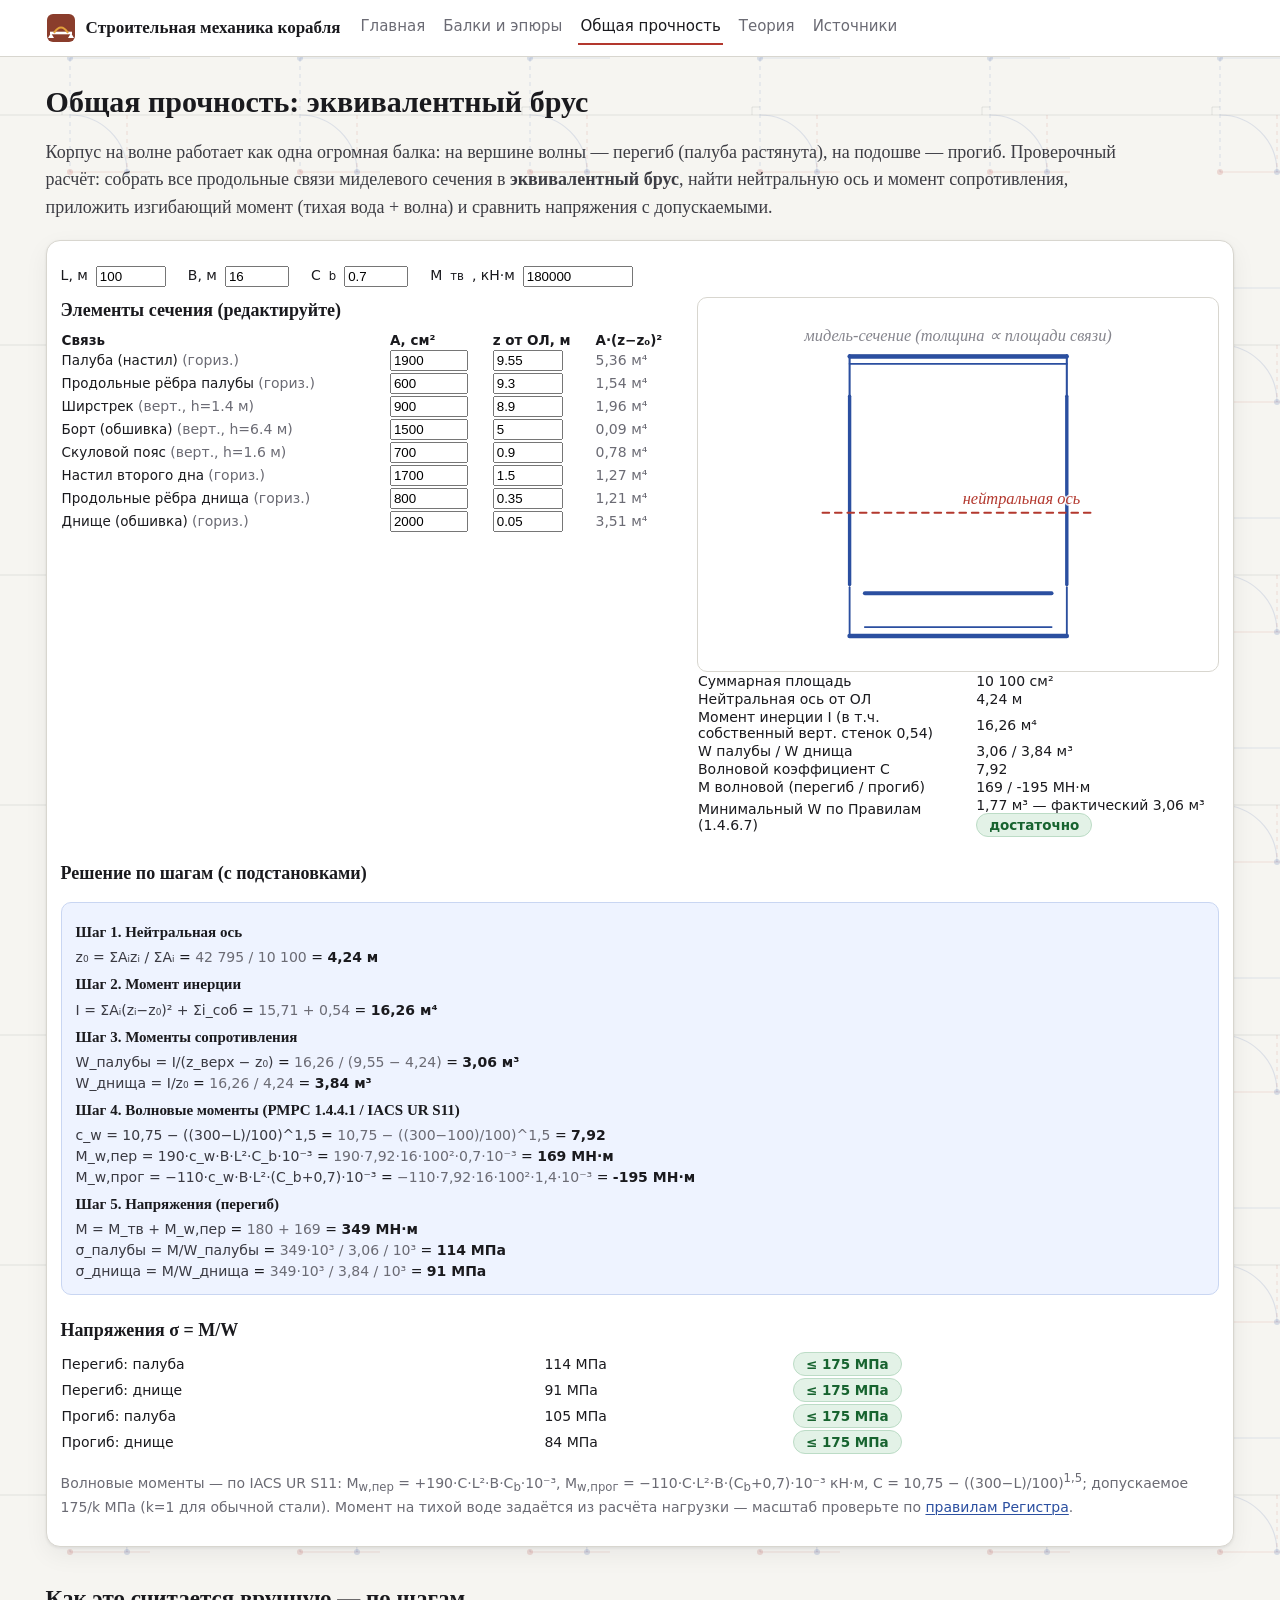
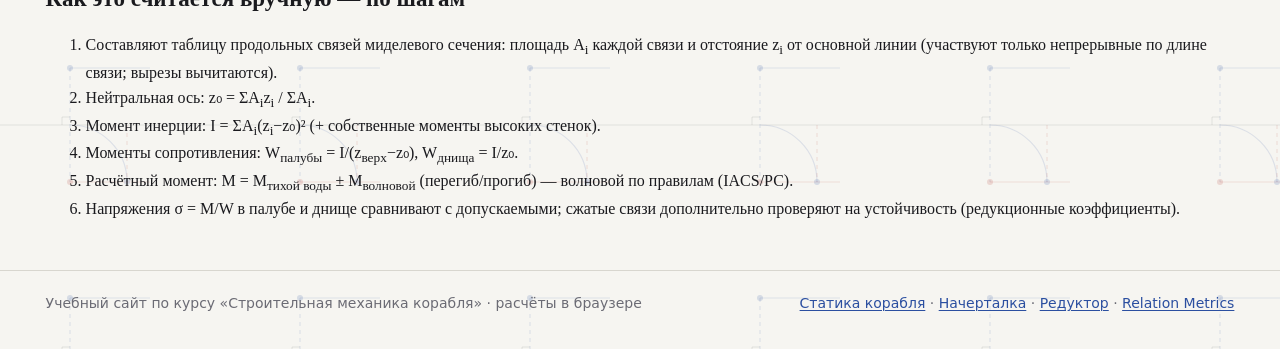
==== site/brus.html @ a8557a9b "Строительная механика корабля: курс из 6 глав со схемами, шаги с подстановками, честное сечение брус" ====
<!doctype html>
<html lang="ru">
<head>
<meta charset="utf-8">
<meta name="viewport" content="width=device-width, initial-scale=1">
<title>Общая прочность: эквивалентный брус и волновые моменты IACS</title>
<meta name="description" content="Проверочный расчёт общей продольной прочности корпуса: нейтральная ось и момент инерции сечения по элементам, волновой изгибающий момент по IACS UR S11, напряжения палубы и днища.">
<link rel="stylesheet" href="assets/style.css">
</head>
<body>
<main class="wrap">
  <h1>Общая прочность: эквивалентный брус</h1>
  <p class="lead">Корпус на волне работает как одна огромная балка: на вершине
  волны — перегиб (палуба растянута), на подошве — прогиб. Проверочный расчёт:
  собрать все продольные связи миделевого сечения в <b>эквивалентный брус</b>,
  найти нейтральную ось и момент сопротивления, приложить изгибающий момент
  (тихая вода + волна) и сравнить напряжения с допускаемыми.</p>

  <div class="panel">
    <div class="controls">
      <label>L, м <input type="number" id="in-L" value="100" min="60" max="300" style="width:70px"></label>
      <label>B, м <input type="number" id="in-Bb" value="16" min="10" max="40" style="width:64px"></label>
      <label>C<sub>b</sub> <input type="number" id="in-Cb" value="0.7" min="0.55" max="0.85" step="0.01" style="width:64px"></label>
      <label>M<sub>тв</sub>, кН·м <input type="number" id="in-Msw" value="180000" step="10000" style="width:110px"></label>
    </div>
    <div class="boards">
      <div style="flex:1 1 480px">
        <h3 style="margin-top:0">Элементы сечения (редактируйте)</h3>
        <table style="width:100%;border-collapse:collapse;font:13.5px system-ui">
          <thead><tr style="text-align:left"><th>Связь</th><th>A, см²</th><th>z от ОЛ, м</th><th>A·(z−z₀)²</th></tr></thead>
          <tbody id="els-rows"></tbody>
        </table>
      </div>
      <div style="flex:1 1 380px">
        <div id="b-section"></div>
        <table style="width:100%;border-collapse:collapse;font:14px system-ui">
          <tbody id="brus-out"></tbody>
        </table>
      </div>
    </div>
    <h3>Решение по шагам (с подстановками)</h3>
    <div id="brus-steps" class="note tip"></div>
    <h3>Напряжения σ = M/W</h3>
    <table style="width:100%;border-collapse:collapse;font:14px system-ui">
      <tbody id="brus-sigma"></tbody>
    </table>
    <p class="small">Волновые моменты — по IACS UR S11: M<sub>w,пер</sub> =
    +190·C·L²·B·C<sub>b</sub>·10⁻³, M<sub>w,прог</sub> = −110·C·L²·B·(C<sub>b</sub>+0,7)·10⁻³ кН·м,
    C = 10,75 − ((300−L)/100)<sup>1,5</sup>; допускаемое 175/k МПа (k=1 для
    обычной стали). Момент на тихой воде задаётся из расчёта нагрузки —
    масштаб проверьте по <a href="sources">правилам Регистра</a>.</p>
  </div>

  <h2>Как это считается вручную — по шагам</h2>
  <ol>
    <li>Составляют таблицу продольных связей миделевого сечения: площадь
    A<sub>i</sub> каждой связи и отстояние z<sub>i</sub> от основной линии
    (участвуют только непрерывные по длине связи; вырезы вычитаются).</li>
    <li>Нейтральная ось: z₀ = ΣA<sub>i</sub>z<sub>i</sub> / ΣA<sub>i</sub>.</li>
    <li>Момент инерции: I = ΣA<sub>i</sub>(z<sub>i</sub>−z₀)² (+ собственные
    моменты высоких стенок).</li>
    <li>Моменты сопротивления: W<sub>палубы</sub> = I/(z<sub>верх</sub>−z₀),
    W<sub>днища</sub> = I/z₀.</li>
    <li>Расчётный момент: M = M<sub>тихой воды</sub> ± M<sub>волновой</sub>
    (перегиб/прогиб) — волновой по правилам (IACS/РС).</li>
    <li>Напряжения σ = M/W в палубе и днище сравнивают с допускаемыми;
    сжатые связи дополнительно проверяют на устойчивость (редукционные
    коэффициенты).</li>
  </ol>
</main>
<script src="assets/site.js" data-root="./" data-page="brus"></script>
<script src="assets/geo.js"></script>
<script src="assets/brus.js"></script>
</body>
</html>
---- site/assets/style.css ----
/* Начертательная геометрия — стиль сайта */
:root {
  --bg: #f6f5f1;
  --paper: #ffffff;
  --ink: #1a1a1e;
  --muted: #6b6b74;
  --line: #d8d6cf;
  --accent: #b3382e;      /* красный построений */
  --accent2: #2b4fa0;     /* синий второго тела */
  --green: #1d7a3e;
  --chip: #eceae3;
  --link: #2b4fa0;
  --shadow: 0 1px 3px rgba(20,20,30,.08), 0 8px 24px rgba(20,20,30,.06);
}
* { box-sizing: border-box; }
html { scroll-behavior: smooth; }
body {
  margin: 0; background-color: var(--bg); background-image: url("data:image/svg+xml,%3Csvg xmlns='http://www.w3.org/2000/svg' width='230' height='230' viewBox='0 0 230 230'%3E%3Cg stroke='%231a1a1e' stroke-width='1' opacity='0.10'%3E%3Cline x1='0' y1='115' x2='230' y2='115'/%3E%3C/g%3E%3Cg fill='none' stroke='%232b4fa0' stroke-width='1.2' opacity='0.13'%3E%3Cline x1='70' y1='58' x2='70' y2='172' stroke-dasharray='4 4'/%3E%3Cpath d='M70 115 A 57 57 0 0 1 127 172'/%3E%3Cline x1='70' y1='58' x2='150' y2='58'/%3E%3C/g%3E%3Cg fill='none' stroke='%23b3382e' stroke-width='1.2' opacity='0.13'%3E%3Cline x1='70' y1='172' x2='150' y2='172'/%3E%3Cline x1='127' y1='115' x2='127' y2='172' stroke-dasharray='4 4'/%3E%3C/g%3E%3Cg fill='none' stroke='%231a1a1e' stroke-width='1' opacity='0.10'%3E%3Cpath d='M62 115 L62 107 L70 107'/%3E%3C/g%3E%3Cg opacity='0.16'%3E%3Ccircle cx='70' cy='58' r='3' fill='%232b4fa0'/%3E%3Ccircle cx='70' cy='172' r='3' fill='%23b3382e'/%3E%3Ccircle cx='127' cy='172' r='3' fill='%232b4fa0'/%3E%3C/g%3E%3C/svg%3E"); color: var(--ink);
  font: 16px/1.55 Georgia, 'Times New Roman', serif;
}
a { color: var(--link); text-decoration-thickness: 1px; text-underline-offset: 2px; }
a:hover { color: var(--accent); }
code { font-family: ui-monospace, Consolas, monospace; font-size: .92em; background: var(--chip); padding: 1px 5px; border-radius: 4px; }

.wrap { max-width: min(1600px, 96vw); margin: 0 auto; padding: 0 20px; }

/* шапка */
header.site {
  background: var(--paper); border-bottom: 1px solid var(--line);
  position: sticky; top: 0; z-index: 30;
}
header.site .wrap { display: flex; align-items: center; gap: 18px; min-height: 56px; flex-wrap: wrap; }
.logo { display: flex; align-items: center; gap: 10px; font-weight: 700; text-decoration: none; color: var(--ink); font-size: 17px; }
.logo svg { display: block; }
nav.top { display: flex; gap: 4px 14px; flex-wrap: wrap; font-size: 15px; font-family: system-ui, sans-serif; }
nav.top a { text-decoration: none; color: var(--muted); padding: 4px 2px; border-bottom: 2px solid transparent; }
nav.top a.on, nav.top a:hover { color: var(--ink); border-bottom-color: var(--accent); }
.nav-drop { position: relative; display: inline-block; }
.nav-drop .drop {
  display: none; position: absolute; left: -10px; top: 100%; z-index: 40;
  background: var(--paper); border: 1px solid var(--line); border-radius: 10px;
  box-shadow: var(--shadow); padding: 6px 0; min-width: 210px;
}
.nav-drop:hover .drop, .nav-drop:focus-within .drop { display: block; }
.nav-drop .drop a {
  display: block; padding: 7px 16px; border-bottom: none; white-space: nowrap;
}
.nav-drop .drop a:hover, .nav-drop .drop a.on { background: #eef3ff; color: var(--ink); }

h1 { font-size: 30px; line-height: 1.25; margin: 26px 0 6px; }
h2 { font-size: 23px; margin: 34px 0 8px; }
h3 { font-size: 18px; margin: 22px 0 6px; }
.lead { font-size: 18px; color: #3d3d44; max-width: 60em; }
.small, .muted { color: var(--muted); font-size: 14px; font-family: system-ui, sans-serif; }
.note {
  background: #fbf7ea; border: 1px solid #e7dcb8; border-radius: 10px;
  padding: 10px 14px; margin: 14px 0; font-size: 15px;
}
.tip { background: #eef3ff; border-color: #c9d6f2; }
.warn { background: #fdeeee; border-color: #eec6c2; }

/* карточки */
.cards { display: grid; grid-template-columns: repeat(auto-fill, minmax(250px, 1fr)); gap: 16px; margin: 18px 0; }
.card {
  background: var(--paper); border: 1px solid var(--line); border-radius: 14px;
  padding: 16px 18px; box-shadow: var(--shadow); display: flex; flex-direction: column; gap: 6px;
}
.card h3 { margin: 0; }
.card p { margin: 0; font-size: 14.5px; color: #46464e; }
.card .go { margin-top: auto; padding-top: 8px; font-family: system-ui, sans-serif; font-size: 14px; }
.card.demo { border-left: 4px solid var(--accent); }

/* панель с доской */
.panel {
  background: var(--paper); border: 1px solid var(--line); border-radius: 14px;
  box-shadow: var(--shadow); padding: 14px; margin: 18px 0;
}
.panel .caption { font-size: 14px; color: var(--muted); font-family: system-ui, sans-serif; margin-top: 6px; }
.boards { display: flex; gap: 14px; flex-wrap: wrap; align-items: flex-start; }
.boards > div { flex: 1 1 340px; min-width: 0; }

/* SVG-доска */
svg.geo-board {
  width: 100%; height: auto; display: block;
  background: #fff; border: 1px solid var(--line); border-radius: 10px;
  touch-action: none; user-select: none;
}
/* служебные слои не перехватывают мышь (подписи/размеры/анимация поверх ручек) */
.layer-aux, .layer-link, .layer-labels, .layer-accent, .layer-anim { pointer-events: none; }
.ln { stroke: #16161a; stroke-width: 1.6; fill: none; stroke-linecap: round; stroke-linejoin: round; }
.ln-thin { stroke: #16161a; stroke-width: 1; fill: none; }
.ln-axis { stroke: #101014; stroke-width: 2.8; fill: none; }
.ln-link { stroke: #b9b9c0; stroke-width: .9; fill: none; }
.ln-dash { stroke-dasharray: 6 5; }
.ln-dim { stroke: #16161a; stroke-width: 1; fill: none; marker-start: url(#arrS); marker-end: url(#arrE); }
.red  { stroke: var(--accent); }
.blue { stroke: var(--accent2); }
.green{ stroke: var(--green); }
.gray { stroke: #9a9aa2; }
.fill-soft { fill: rgba(43,79,160,.06); }
.fill-red  { fill: rgba(179,56,46,.08); }
.fill-green{ fill: rgba(29,122,62,.10); }
.pt { fill: #16161a; stroke: none; }
.pt.red { fill: var(--accent); } .pt.blue { fill: var(--accent2); } .pt.green { fill: var(--green); }
.pt.open { fill: #fff; stroke: #16161a; stroke-width: 1.4; }
.lbl { font: italic 14.5px Georgia, serif; fill: #16161a; paint-order: stroke; stroke: #ffffffcc; stroke-width: 3px; }
.lbl.red { fill: var(--accent); } .lbl.blue { fill: var(--accent2); } .lbl.green { fill: var(--green); }
.lbl.gray { fill: #85858d; }
.lbl-axis { font: italic 14px Georgia, serif; fill: #101014; }
.lbl-dim { font: 700 13px system-ui, sans-serif; fill: #101014; }

/* ручки перетаскивания */
.handle { cursor: grab; }
.handle.drag { cursor: grabbing; }
.handle-halo { fill: rgba(43,79,160,.10); stroke: rgba(43,79,160,.35); stroke-width: 1; stroke-dasharray: 2 2; }
.handle-core { fill: var(--accent2); stroke: #fff; stroke-width: 1.4; }
.handle.red .handle-core { fill: var(--accent); }
.handle.red .handle-halo { fill: rgba(179,56,46,.10); stroke: rgba(179,56,46,.4); }
.handle.green .handle-core { fill: var(--green); }
.handle:hover .handle-halo { fill: rgba(43,79,160,.2); }
.handle.red:hover .handle-halo { fill: rgba(179,56,46,.2); }

/* плеер шагов */
.stepper { margin: 10px 0; font-family: system-ui, sans-serif; }
.stepper-bar { display: flex; align-items: center; gap: 8px; flex-wrap: wrap; }
.btn {
  border: 1px solid var(--line); background: var(--paper); border-radius: 8px;
  padding: 6px 12px; font: 14px system-ui, sans-serif; cursor: pointer; color: var(--ink);
}
.btn:hover { border-color: var(--accent2); color: var(--accent2); }
.btn.primary { background: var(--accent2); border-color: var(--accent2); color: #fff; }
.btn.primary:hover { filter: brightness(1.1); color: #fff; }
.st-dots { display: flex; gap: 4px; flex-wrap: wrap; }
.st-dot {
  width: 28px; height: 28px; border-radius: 50%; border: 1px solid var(--line);
  background: var(--paper); font: 12px system-ui, sans-serif; cursor: pointer; color: var(--muted);
}
.st-dot.done { background: var(--chip); }
.st-dot.on { background: var(--accent2); border-color: var(--accent2); color: #fff; }
.st-body { margin-top: 8px; background: #f4f6fb; border: 1px solid #dfe5f2; border-radius: 10px; padding: 10px 14px; }
.st-title { font-weight: 600; font-size: 15px; }
.st-num { color: var(--accent2); }
.st-text { font: 14.5px/1.5 system-ui, sans-serif; color: #3a3a42; margin-top: 3px; }
.st-text a { color: var(--link); }

/* контролы */
.controls { display: flex; gap: 14px 22px; flex-wrap: wrap; align-items: center; margin: 10px 0; font-family: system-ui, sans-serif; font-size: 14px; }
.controls label { display: flex; align-items: center; gap: 8px; }
.controls input[type=range] { width: 150px; accent-color: var(--accent2); }
.badge {
  display: inline-block; border-radius: 999px; padding: 3px 12px; font: 600 13.5px system-ui, sans-serif;
}
.badge.ok { background: #e3f2e7; color: #17632f; border: 1px solid #bcdcc6; }
.badge.bad { background: #fbe7e5; color: #9c2b22; border: 1px solid #eec6c2; }
.readout { font: 600 14px ui-monospace, monospace; background: var(--chip); border-radius: 6px; padding: 2px 8px; }

/* теоретические врезки и ссылки на теорию */
.theory-link {
  display: inline-block; background: #eef3ff; border: 1px solid #c9d6f2; border-radius: 999px;
  padding: 2px 12px; font: 13.5px system-ui, sans-serif; text-decoration: none; margin: 2px 2px;
}
.theory-link::before { content: '§ '; color: var(--accent2); font-weight: 700; }

/* история / галерея */
.timeline { border-left: 3px solid var(--line); margin: 16px 0 16px 8px; padding-left: 22px; }
.timeline .ev { margin: 14px 0; position: relative; }
.timeline .ev::before {
  content: ''; position: absolute; left: -29px; top: 6px; width: 11px; height: 11px;
  border-radius: 50%; background: var(--accent); border: 2px solid var(--bg);
}
.timeline .when { font: 700 14px system-ui, sans-serif; color: var(--accent); }
.gallery { display: grid; grid-template-columns: repeat(auto-fill, minmax(260px, 1fr)); gap: 12px; margin: 14px 0; }
.gallery figure { margin: 0; background: var(--paper); border: 1px solid var(--line); border-radius: 10px; padding: 8px; }
.gallery img { width: 100%; height: auto; border-radius: 6px; display: block; }
.gallery figcaption { font: 13px system-ui, sans-serif; color: var(--muted); padding: 6px 4px 2px; }

/* библиография */
ol.bib { padding-left: 24px; }
ol.bib li { margin: 10px 0; }
ol.bib .bib-url { font: 13px system-ui, sans-serif; }

/* подвал */
footer.site { border-top: 1px solid var(--line); margin-top: 48px; padding: 22px 0 34px; color: var(--muted); font-size: 14px; font-family: system-ui, sans-serif; }
footer.site .wrap { display: flex; flex-wrap: wrap; gap: 10px 30px; justify-content: space-between; }

@media (max-width: 720px) {
  h1 { font-size: 24px; }
  .boards > div { flex-basis: 100%; }
}
.dim { opacity: .32; }
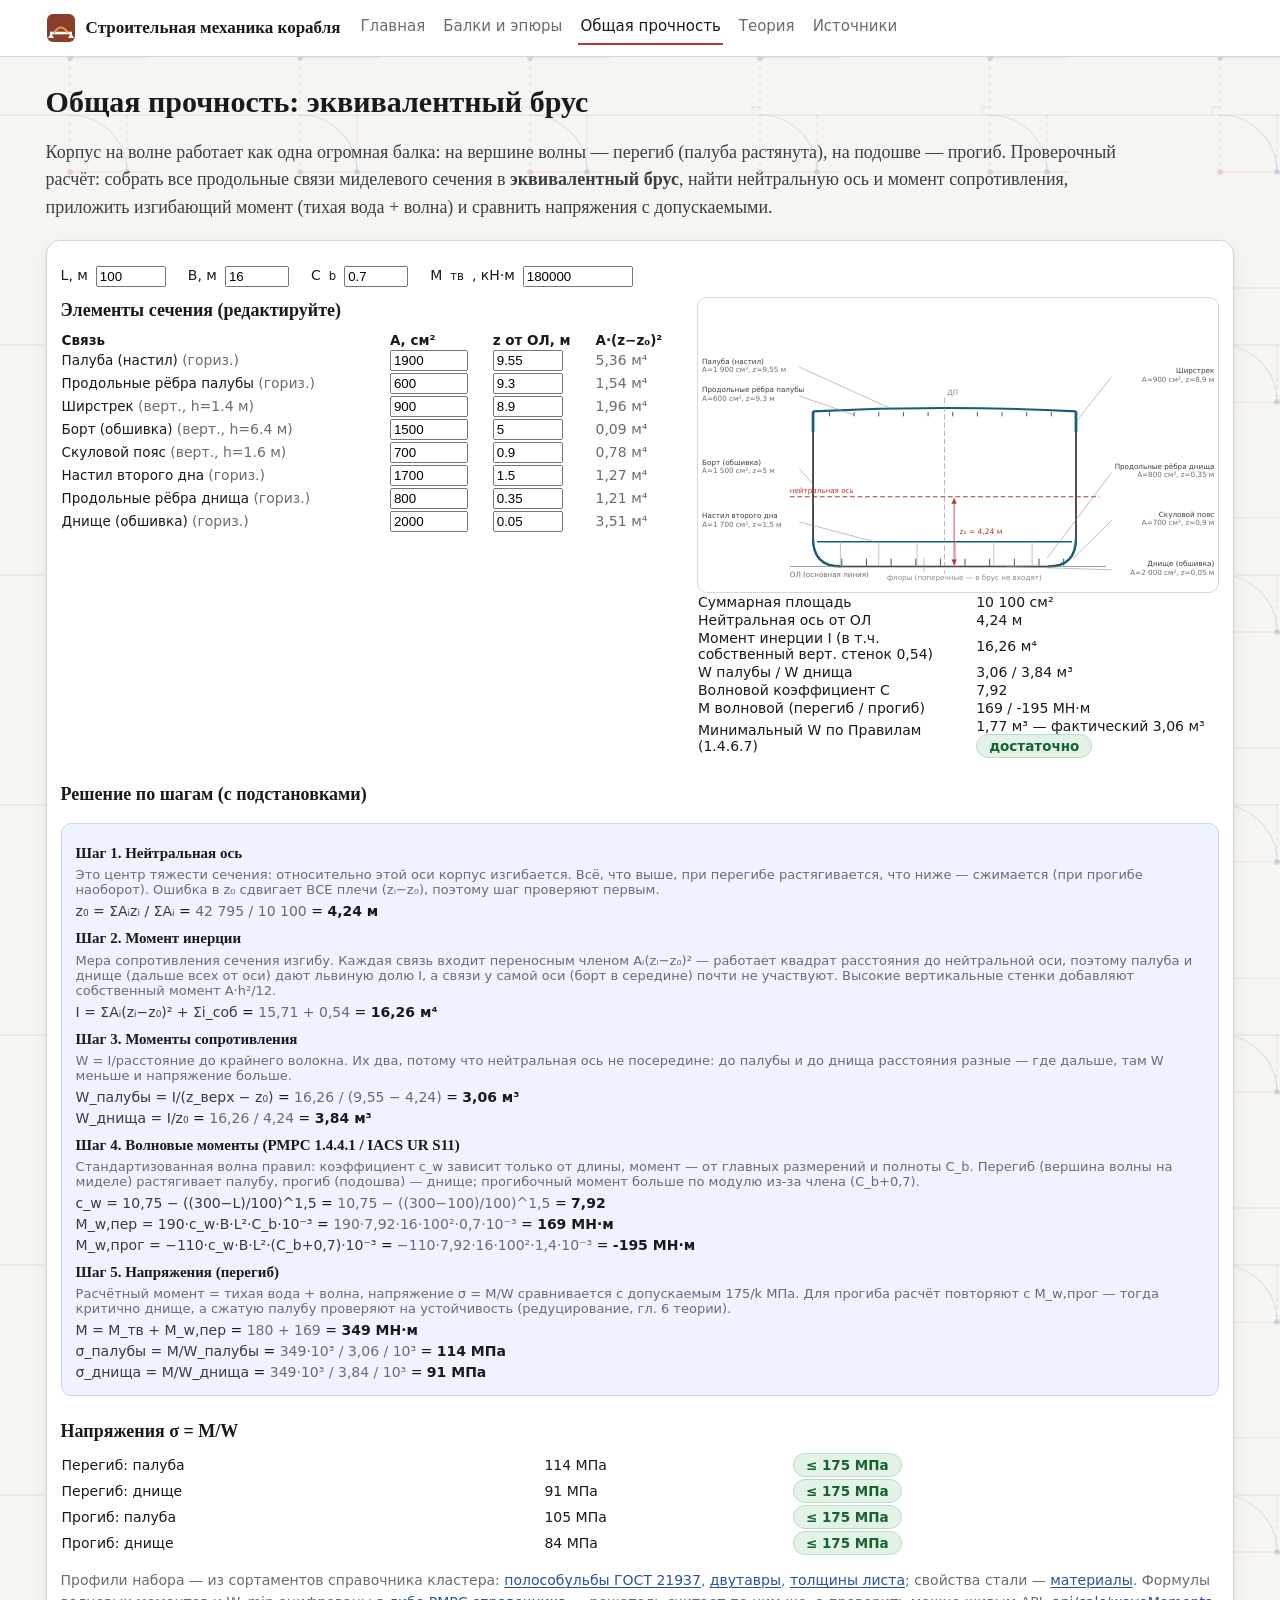
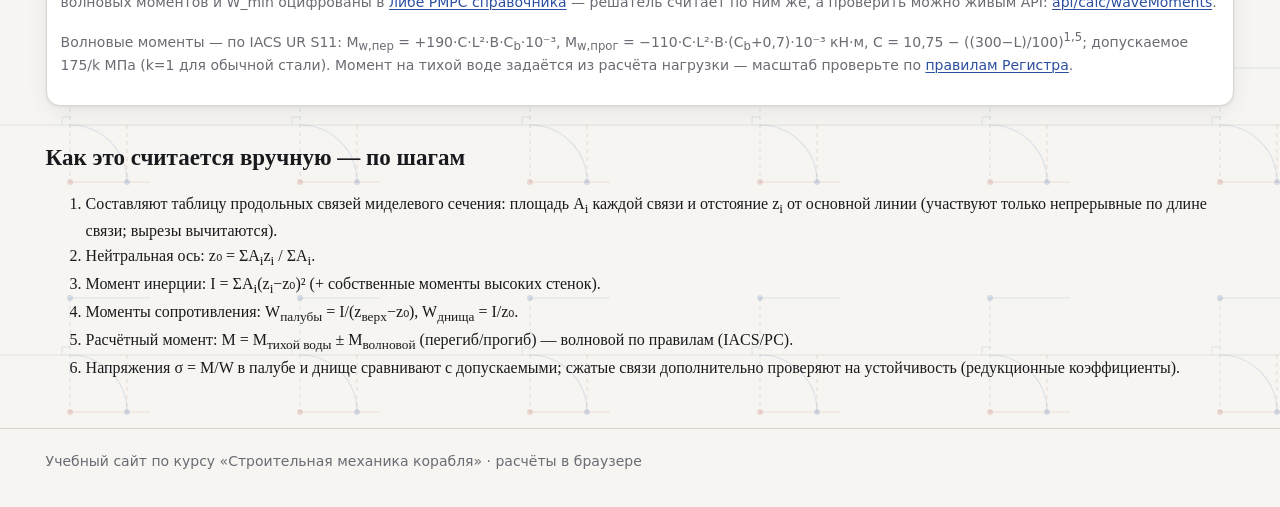
==== commit 902479f2: "Брус: ссылки на сортаменты и либу РМРС справочника кластера Co-Authored-By: Claude Fable 5 <noreply@" ====
--- a/site/brus.html
+++ b/site/brus.html
@@ -44,6 +44,15 @@
     <table style="width:100%;border-collapse:collapse;font:14px system-ui">
       <tbody id="brus-sigma"></tbody>
     </table>
+    <p class="small">Профили набора — из сортаментов справочника кластера:
+    <a href="https://shadeswd.duckdns.org/ref/gost-21937">полособульбы ГОСТ 21937</a>,
+    <a href="https://shadeswd.duckdns.org/ref/gost-8239">двутавры</a>,
+    <a href="https://shadeswd.duckdns.org/ref/gost-19903">толщины листа</a>;
+    свойства стали — <a href="https://shadeswd.duckdns.org/ref/materials">материалы</a>.
+    Формулы волновых моментов и W_min оцифрованы в
+    <a href="https://shadeswd.duckdns.org/ref/rmrs">либе РМРС справочника</a> —
+    решатель считает по ним же, а проверить можно живым API:
+    <a href="https://shadeswd.duckdns.org/ref/api/calc/waveMoments?L=100&B=16&Cb=0.7">api/calc/waveMoments</a>.</p>
     <p class="small">Волновые моменты — по IACS UR S11: M<sub>w,пер</sub> =
     +190·C·L²·B·C<sub>b</sub>·10⁻³, M<sub>w,прог</sub> = −110·C·L²·B·(C<sub>b</sub>+0,7)·10⁻³ кН·м,
     C = 10,75 − ((300−L)/100)<sup>1,5</sup>; допускаемое 175/k МПа (k=1 для
--- a/site/assets/style.css
+++ b/site/assets/style.css
@@ -188,3 +188,8 @@
   .boards > div { flex-basis: 100%; }
 }
 .dim { opacity: .32; }
+
+/* карточки-ссылки (оглавления) — без подчёркивания */
+a.card { text-decoration: none; color: inherit; }
+a.card:hover { border-color: var(--accent, #155e75); }
+a.card h3 { text-decoration: none; }
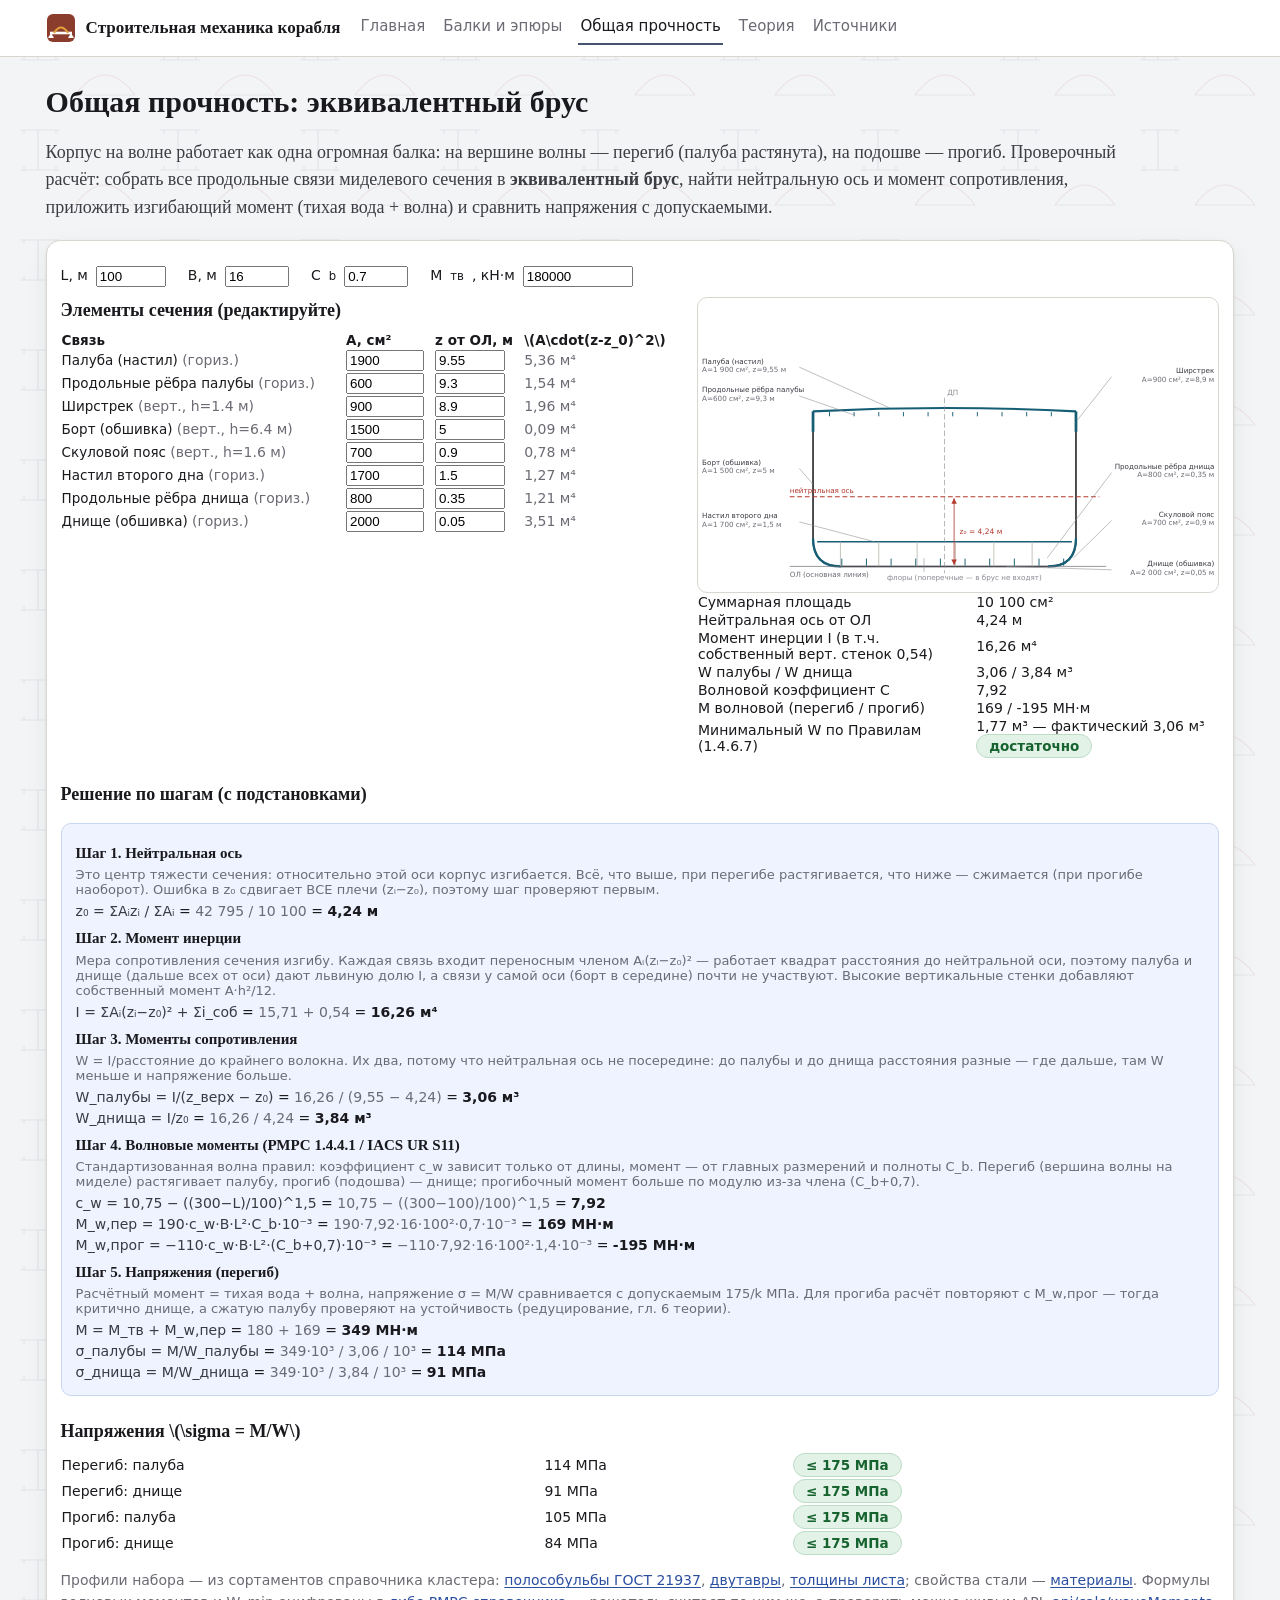
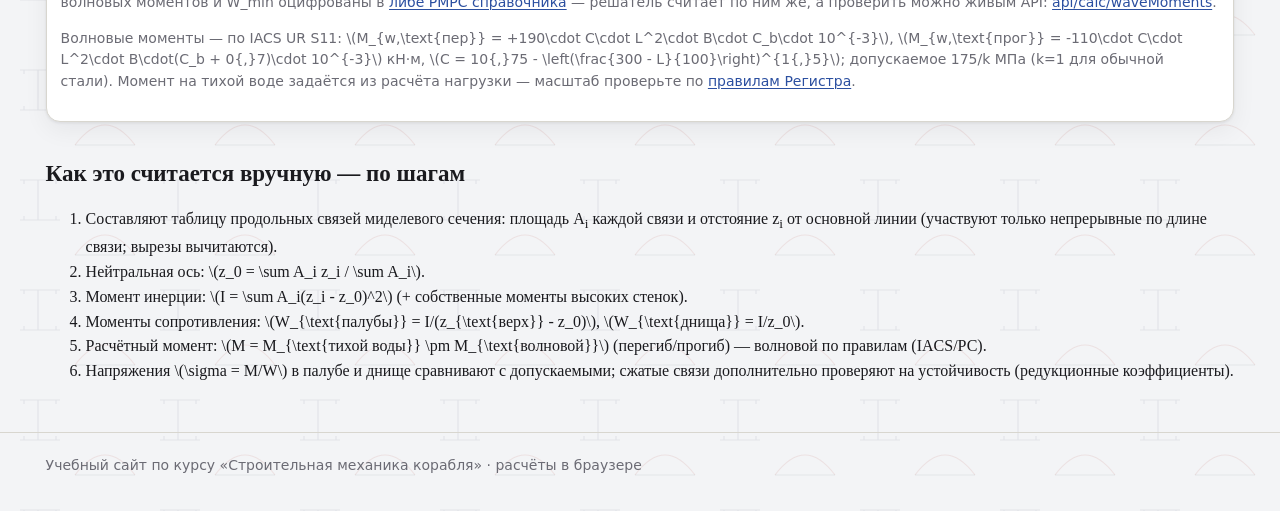
==== commit 620f1d4c: "Научный набор формул (KaTeX): дроби, индексы, греческие Статические формулы страниц переведены в LaT" ====
--- a/site/brus.html
+++ b/site/brus.html
@@ -27,7 +27,7 @@
       <div style="flex:1 1 480px">
         <h3 style="margin-top:0">Элементы сечения (редактируйте)</h3>
         <table style="width:100%;border-collapse:collapse;font:13.5px system-ui">
-          <thead><tr style="text-align:left"><th>Связь</th><th>A, см²</th><th>z от ОЛ, м</th><th>A·(z−z₀)²</th></tr></thead>
+          <thead><tr style="text-align:left"><th>Связь</th><th>A, см²</th><th>z от ОЛ, м</th><th>\(A\cdot(z-z_0)^2\)</th></tr></thead>
           <tbody id="els-rows"></tbody>
         </table>
       </div>
@@ -40,7 +40,7 @@
     </div>
     <h3>Решение по шагам (с подстановками)</h3>
     <div id="brus-steps" class="note tip"></div>
-    <h3>Напряжения σ = M/W</h3>
+    <h3>Напряжения \(\sigma = M/W\)</h3>
     <table style="width:100%;border-collapse:collapse;font:14px system-ui">
       <tbody id="brus-sigma"></tbody>
     </table>
@@ -53,9 +53,9 @@
     <a href="https://shadeswd.duckdns.org/ref/rmrs">либе РМРС справочника</a> —
     решатель считает по ним же, а проверить можно живым API:
     <a href="https://shadeswd.duckdns.org/ref/api/calc/waveMoments?L=100&B=16&Cb=0.7">api/calc/waveMoments</a>.</p>
-    <p class="small">Волновые моменты — по IACS UR S11: M<sub>w,пер</sub> =
-    +190·C·L²·B·C<sub>b</sub>·10⁻³, M<sub>w,прог</sub> = −110·C·L²·B·(C<sub>b</sub>+0,7)·10⁻³ кН·м,
-    C = 10,75 − ((300−L)/100)<sup>1,5</sup>; допускаемое 175/k МПа (k=1 для
+    <p class="small">Волновые моменты — по IACS UR S11: \(M_{w,\text{пер}} =
+    +190\cdot C\cdot L^2\cdot B\cdot C_b\cdot 10^{-3}\), \(M_{w,\text{прог}} = -110\cdot C\cdot L^2\cdot B\cdot(C_b + 0{,}7)\cdot 10^{-3}\) кН·м,
+    \(C = 10{,}75 - \left(\frac{300 - L}{100}\right)^{1{,}5}\); допускаемое 175/k МПа (k=1 для
     обычной стали). Момент на тихой воде задаётся из расчёта нагрузки —
     масштаб проверьте по <a href="sources">правилам Регистра</a>.</p>
   </div>
@@ -65,14 +65,14 @@
     <li>Составляют таблицу продольных связей миделевого сечения: площадь
     A<sub>i</sub> каждой связи и отстояние z<sub>i</sub> от основной линии
     (участвуют только непрерывные по длине связи; вырезы вычитаются).</li>
-    <li>Нейтральная ось: z₀ = ΣA<sub>i</sub>z<sub>i</sub> / ΣA<sub>i</sub>.</li>
-    <li>Момент инерции: I = ΣA<sub>i</sub>(z<sub>i</sub>−z₀)² (+ собственные
+    <li>Нейтральная ось: \(z_0 = \sum A_i z_i / \sum A_i\).</li>
+    <li>Момент инерции: \(I = \sum A_i(z_i - z_0)^2\) (+ собственные
     моменты высоких стенок).</li>
-    <li>Моменты сопротивления: W<sub>палубы</sub> = I/(z<sub>верх</sub>−z₀),
-    W<sub>днища</sub> = I/z₀.</li>
-    <li>Расчётный момент: M = M<sub>тихой воды</sub> ± M<sub>волновой</sub>
+    <li>Моменты сопротивления: \(W_{\text{палубы}} = I/(z_{\text{верх}} - z_0)\),
+    \(W_{\text{днища}} = I/z_0\).</li>
+    <li>Расчётный момент: \(M = M_{\text{тихой воды}} \pm M_{\text{волновой}}\)
     (перегиб/прогиб) — волновой по правилам (IACS/РС).</li>
-    <li>Напряжения σ = M/W в палубе и днище сравнивают с допускаемыми;
+    <li>Напряжения \(\sigma = M/W\) в палубе и днище сравнивают с допускаемыми;
     сжатые связи дополнительно проверяют на устойчивость (редукционные
     коэффициенты).</li>
   </ol>
--- a/site/assets/style.css
+++ b/site/assets/style.css
@@ -1,11 +1,11 @@
 /* Начертательная геометрия — стиль сайта */
 :root {
-  --bg: #f6f5f1;
+  --bg: #f3f4f6;
   --paper: #ffffff;
   --ink: #1a1a1e;
   --muted: #6b6b74;
   --line: #d8d6cf;
-  --accent: #b3382e;      /* красный построений */
+  --accent: #44546e;
   --accent2: #2b4fa0;     /* синий второго тела */
   --green: #1d7a3e;
   --chip: #eceae3;
@@ -15,7 +15,7 @@
 * { box-sizing: border-box; }
 html { scroll-behavior: smooth; }
 body {
-  margin: 0; background-color: var(--bg); background-image: url("data:image/svg+xml,%3Csvg xmlns='http://www.w3.org/2000/svg' width='230' height='230' viewBox='0 0 230 230'%3E%3Cg stroke='%231a1a1e' stroke-width='1' opacity='0.10'%3E%3Cline x1='0' y1='115' x2='230' y2='115'/%3E%3C/g%3E%3Cg fill='none' stroke='%232b4fa0' stroke-width='1.2' opacity='0.13'%3E%3Cline x1='70' y1='58' x2='70' y2='172' stroke-dasharray='4 4'/%3E%3Cpath d='M70 115 A 57 57 0 0 1 127 172'/%3E%3Cline x1='70' y1='58' x2='150' y2='58'/%3E%3C/g%3E%3Cg fill='none' stroke='%23b3382e' stroke-width='1.2' opacity='0.13'%3E%3Cline x1='70' y1='172' x2='150' y2='172'/%3E%3Cline x1='127' y1='115' x2='127' y2='172' stroke-dasharray='4 4'/%3E%3C/g%3E%3Cg fill='none' stroke='%231a1a1e' stroke-width='1' opacity='0.10'%3E%3Cpath d='M62 115 L62 107 L70 107'/%3E%3C/g%3E%3Cg opacity='0.16'%3E%3Ccircle cx='70' cy='58' r='3' fill='%232b4fa0'/%3E%3Ccircle cx='70' cy='172' r='3' fill='%23b3382e'/%3E%3Ccircle cx='127' cy='172' r='3' fill='%232b4fa0'/%3E%3C/g%3E%3C/svg%3E"); color: var(--ink);
+  margin: 0; background-color: var(--bg); background-image: url("data:image/svg+xml,%3Csvg xmlns='http://www.w3.org/2000/svg' width='140' height='110' viewBox='0 0 140 110'%3E%3Cg fill='none' stroke='%2344546e' stroke-width='1.2' opacity='0.10'%3E%3Cpath d='M20 20 h40 M20 60 h40 M38 20 v40 M24 20 v4 M56 20 v4 M24 56 v4 M56 56 v4'/%3E%3C/g%3E%3Cpath d='M75 95 Q 105 55 135 95' fill='none' stroke='%23b3382e' stroke-width='1.2' opacity='0.10'/%3E%3Cline x1='75' y1='95' x2='135' y2='95' stroke='%2344546e' opacity='0.10'/%3E%3C/svg%3E"); color: var(--ink);
   font: 16px/1.55 Georgia, 'Times New Roman', serif;
 }
 a { color: var(--link); text-decoration-thickness: 1px; text-underline-offset: 2px; }
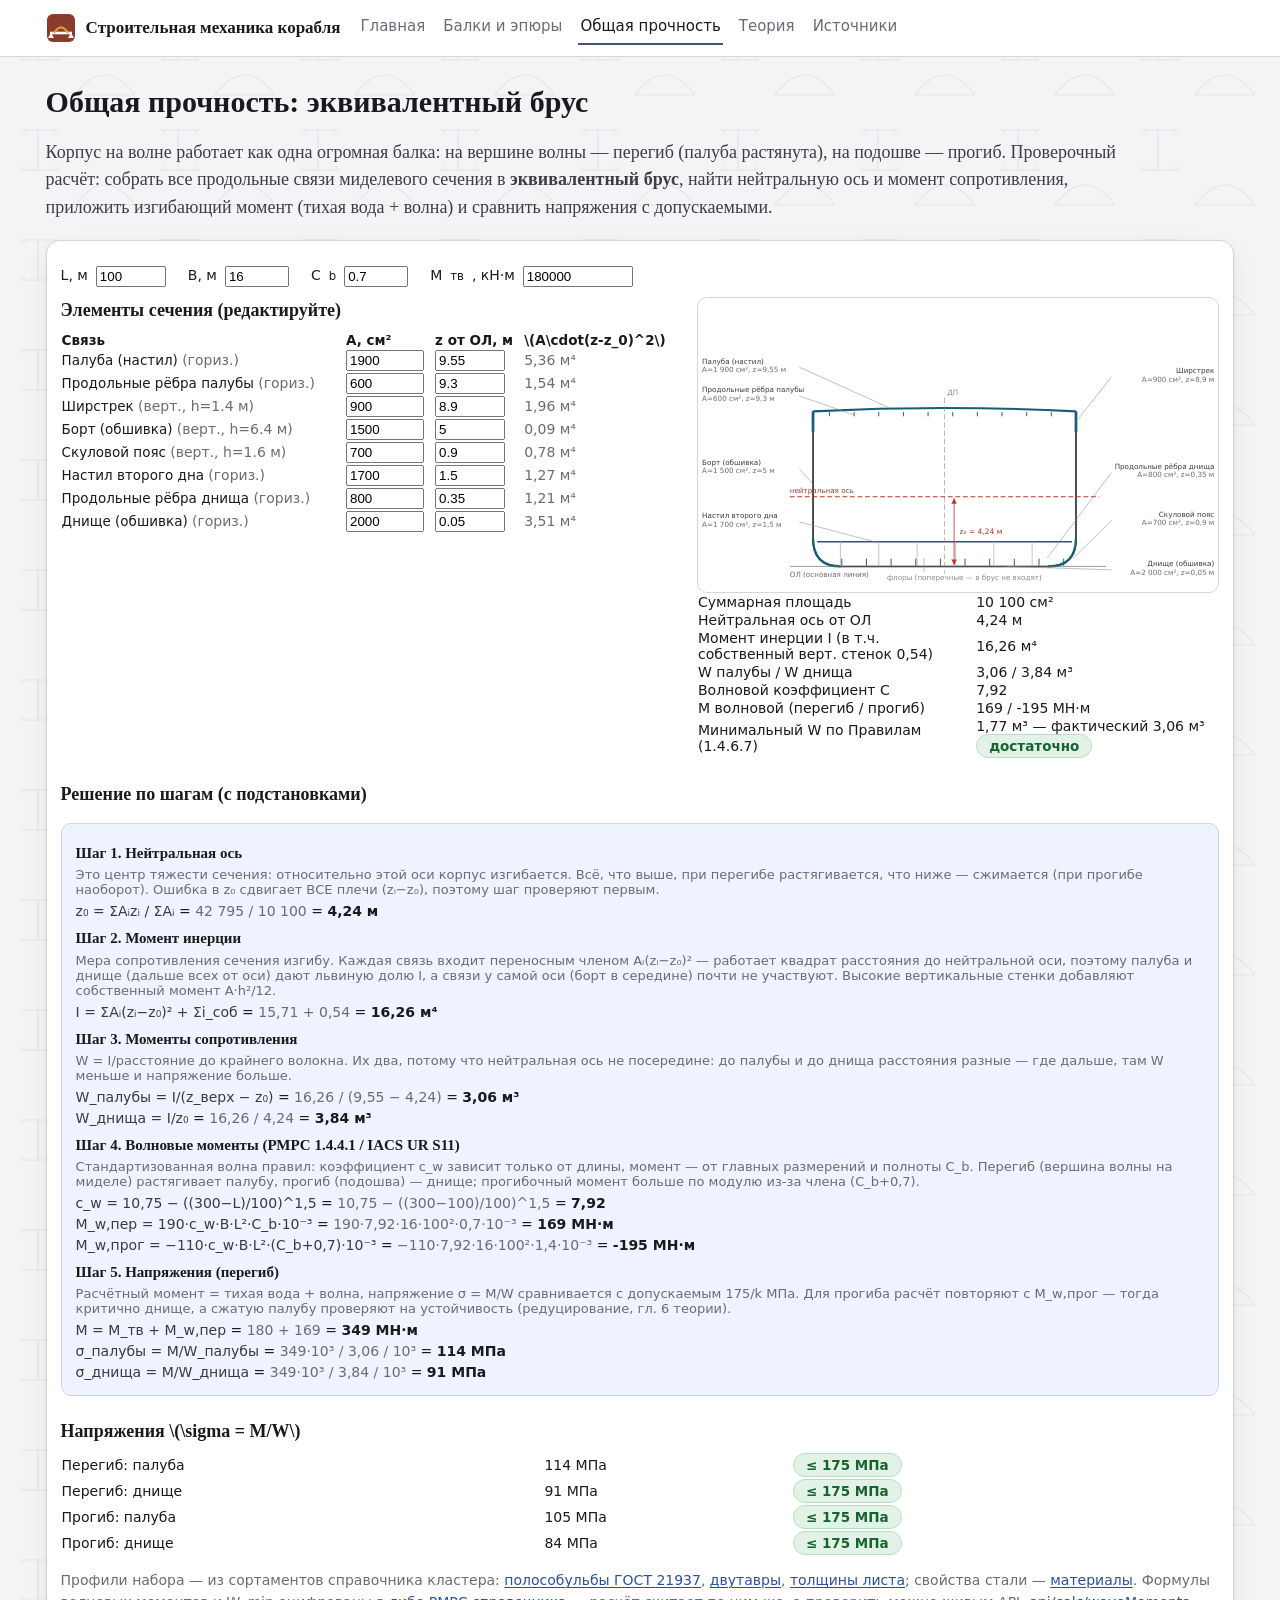
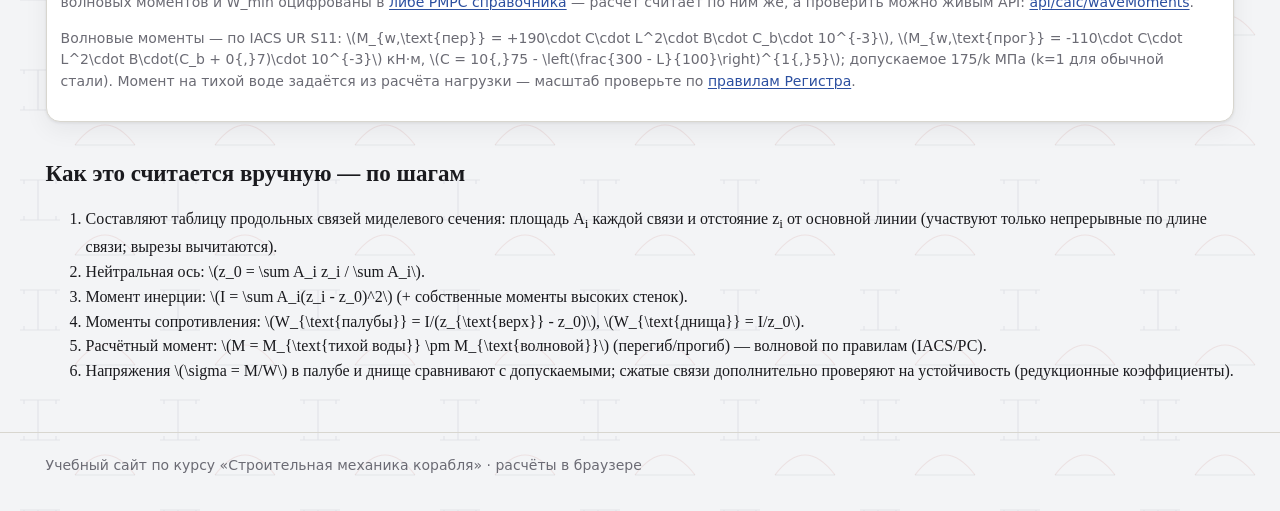
==== commit fedcf959: "Задачи названы по темам: без слова «решатель» Co-Authored-By: Claude Fable 5 <noreply@anthropic.com>" ====
--- a/site/brus.html
+++ b/site/brus.html
@@ -51,7 +51,7 @@
     свойства стали — <a href="https://shadeswd.duckdns.org/ref/materials">материалы</a>.
     Формулы волновых моментов и W_min оцифрованы в
     <a href="https://shadeswd.duckdns.org/ref/rmrs">либе РМРС справочника</a> —
-    решатель считает по ним же, а проверить можно живым API:
+    расчёт считает по ним же, а проверить можно живым API:
     <a href="https://shadeswd.duckdns.org/ref/api/calc/waveMoments?L=100&B=16&Cb=0.7">api/calc/waveMoments</a>.</p>
     <p class="small">Волновые моменты — по IACS UR S11: \(M_{w,\text{пер}} =
     +190\cdot C\cdot L^2\cdot B\cdot C_b\cdot 10^{-3}\), \(M_{w,\text{прог}} = -110\cdot C\cdot L^2\cdot B\cdot(C_b + 0{,}7)\cdot 10^{-3}\) кН·м,
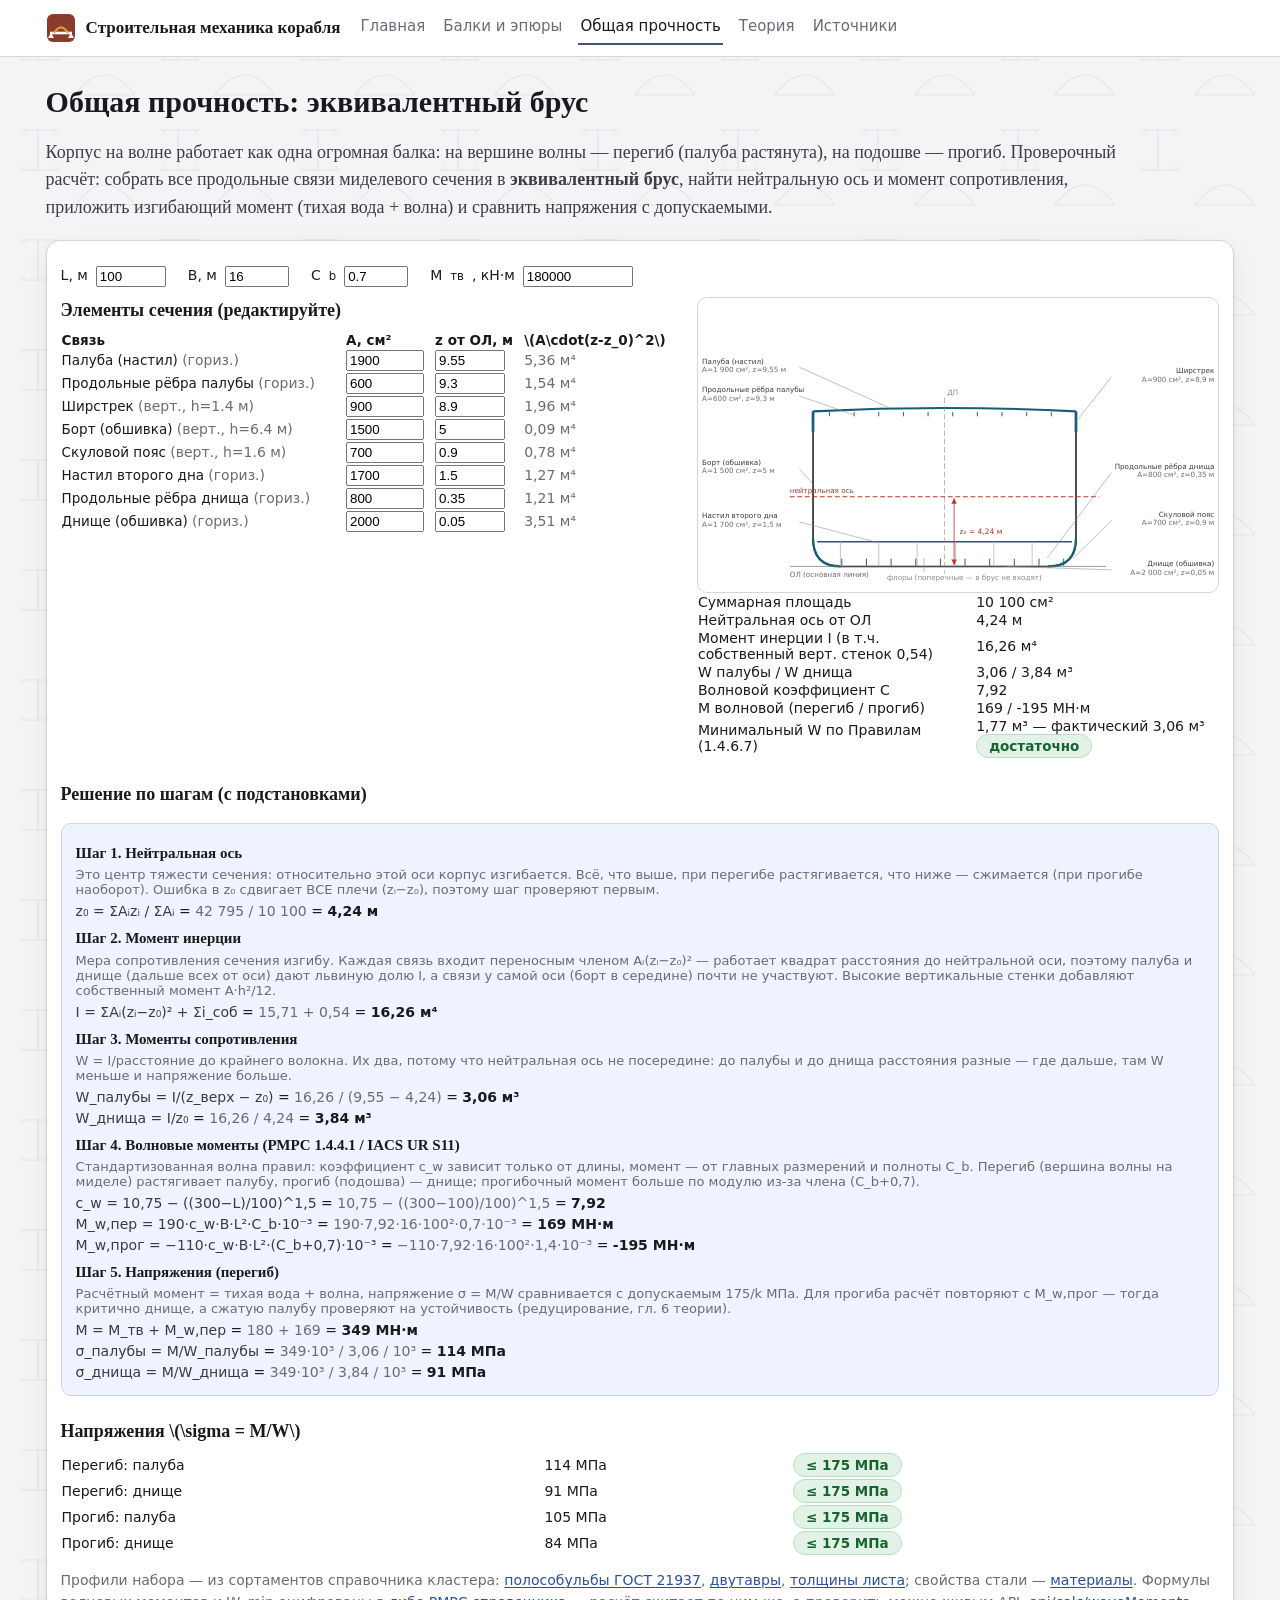
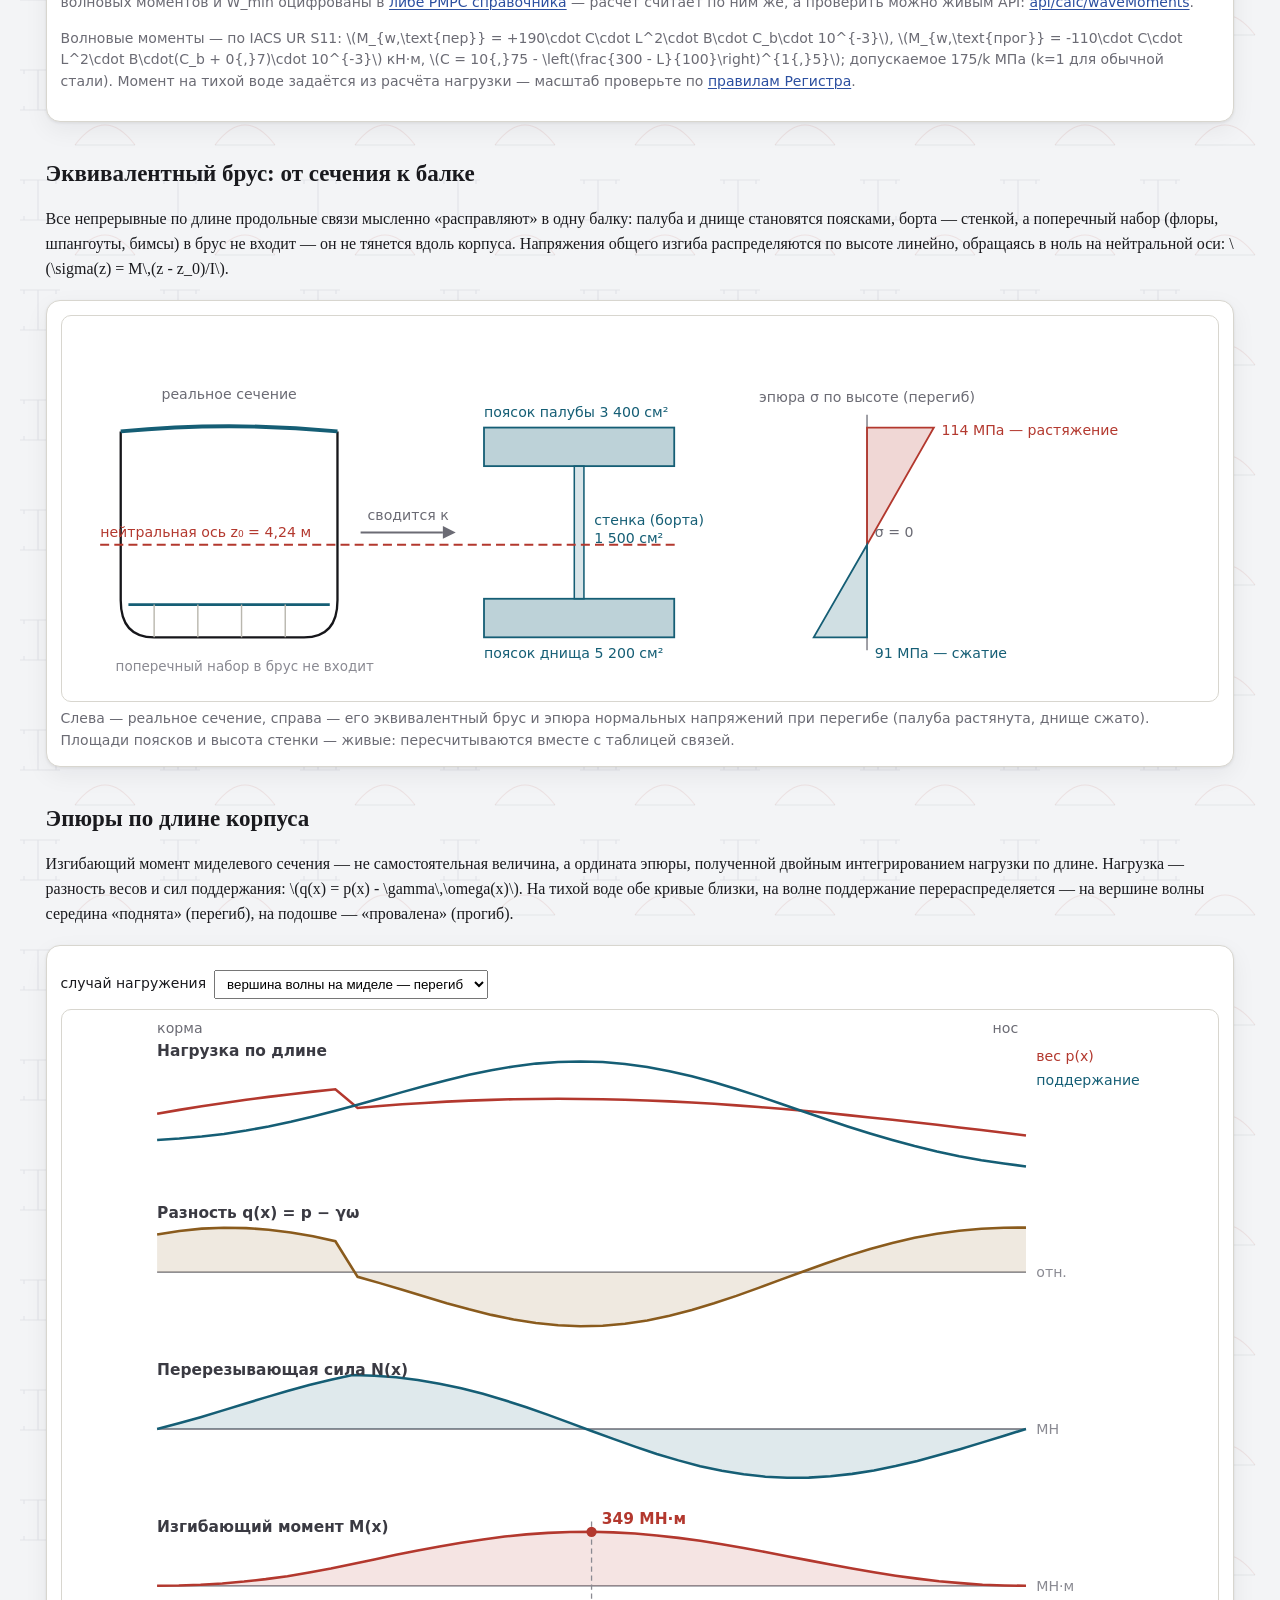
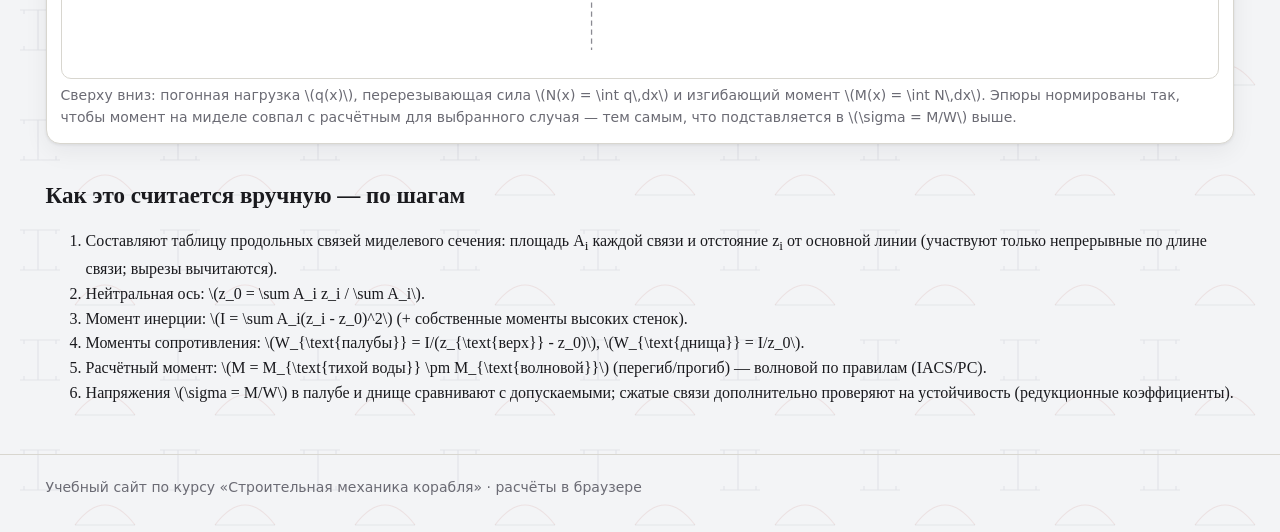
==== commit 306f6cac: "Эквивалентный брус: схема сведения сечения к балке и эпюры по длине корпуса Отдельная схема «реально" ====
--- a/site/brus.html
+++ b/site/brus.html
@@ -60,6 +60,43 @@
     масштаб проверьте по <a href="sources">правилам Регистра</a>.</p>
   </div>
 
+  <h2>Эквивалентный брус: от сечения к балке</h2>
+  <p>Все непрерывные по длине продольные связи мысленно «расправляют» в одну
+  балку: палуба и днище становятся поясками, борта — стенкой, а поперечный
+  набор (флоры, шпангоуты, бимсы) в брус не входит — он не тянется вдоль
+  корпуса. Напряжения общего изгиба распределяются по высоте линейно,
+  обращаясь в ноль на нейтральной оси: \(\sigma(z) = M\,(z - z_0)/I\).</p>
+  <div class="panel">
+    <div id="b-beam"></div>
+    <div class="caption">Слева — реальное сечение, справа — его эквивалентный
+    брус и эпюра нормальных напряжений при перегибе (палуба растянута, днище
+    сжато). Площади поясков и высота стенки — живые: пересчитываются вместе
+    с таблицей связей.</div>
+  </div>
+
+  <h2>Эпюры по длине корпуса</h2>
+  <p>Изгибающий момент миделевого сечения — не самостоятельная величина, а
+  ордината эпюры, полученной двойным интегрированием нагрузки по длине.
+  Нагрузка — разность весов и сил поддержания: \(q(x) = p(x) - \gamma\,\omega(x)\).
+  На тихой воде обе кривые близки, на волне поддержание перераспределяется —
+  на вершине волны середина «поднята» (перегиб), на подошве — «провалена»
+  (прогиб).</p>
+  <div class="panel">
+    <div class="controls">
+      <label>случай нагружения
+        <select id="in-case" style="padding:5px 8px">
+          <option value="hog" selected>вершина волны на миделе — перегиб</option>
+          <option value="sag">подошва волны на миделе — прогиб</option>
+          <option value="still">тихая вода</option>
+        </select></label>
+    </div>
+    <div id="b-length"></div>
+    <div class="caption">Сверху вниз: погонная нагрузка \(q(x)\), перерезывающая
+    сила \(N(x) = \int q\,dx\) и изгибающий момент \(M(x) = \int N\,dx\).
+    Эпюры нормированы так, чтобы момент на миделе совпал с расчётным для
+    выбранного случая — тем самым, что подставляется в \(\sigma = M/W\) выше.</div>
+  </div>
+
   <h2>Как это считается вручную — по шагам</h2>
   <ol>
     <li>Составляют таблицу продольных связей миделевого сечения: площадь
--- a/site/assets/style.css
+++ b/site/assets/style.css
@@ -193,3 +193,7 @@
 a.card { text-decoration: none; color: inherit; }
 a.card:hover { border-color: var(--accent, #155e75); }
 a.card h3 { text-decoration: none; }
+
+/* кнопки-ссылки (передача данных между разделами) */
+a.btn { text-decoration: none; display: inline-block; }
+a.btn.primary:hover { color: #fff; }
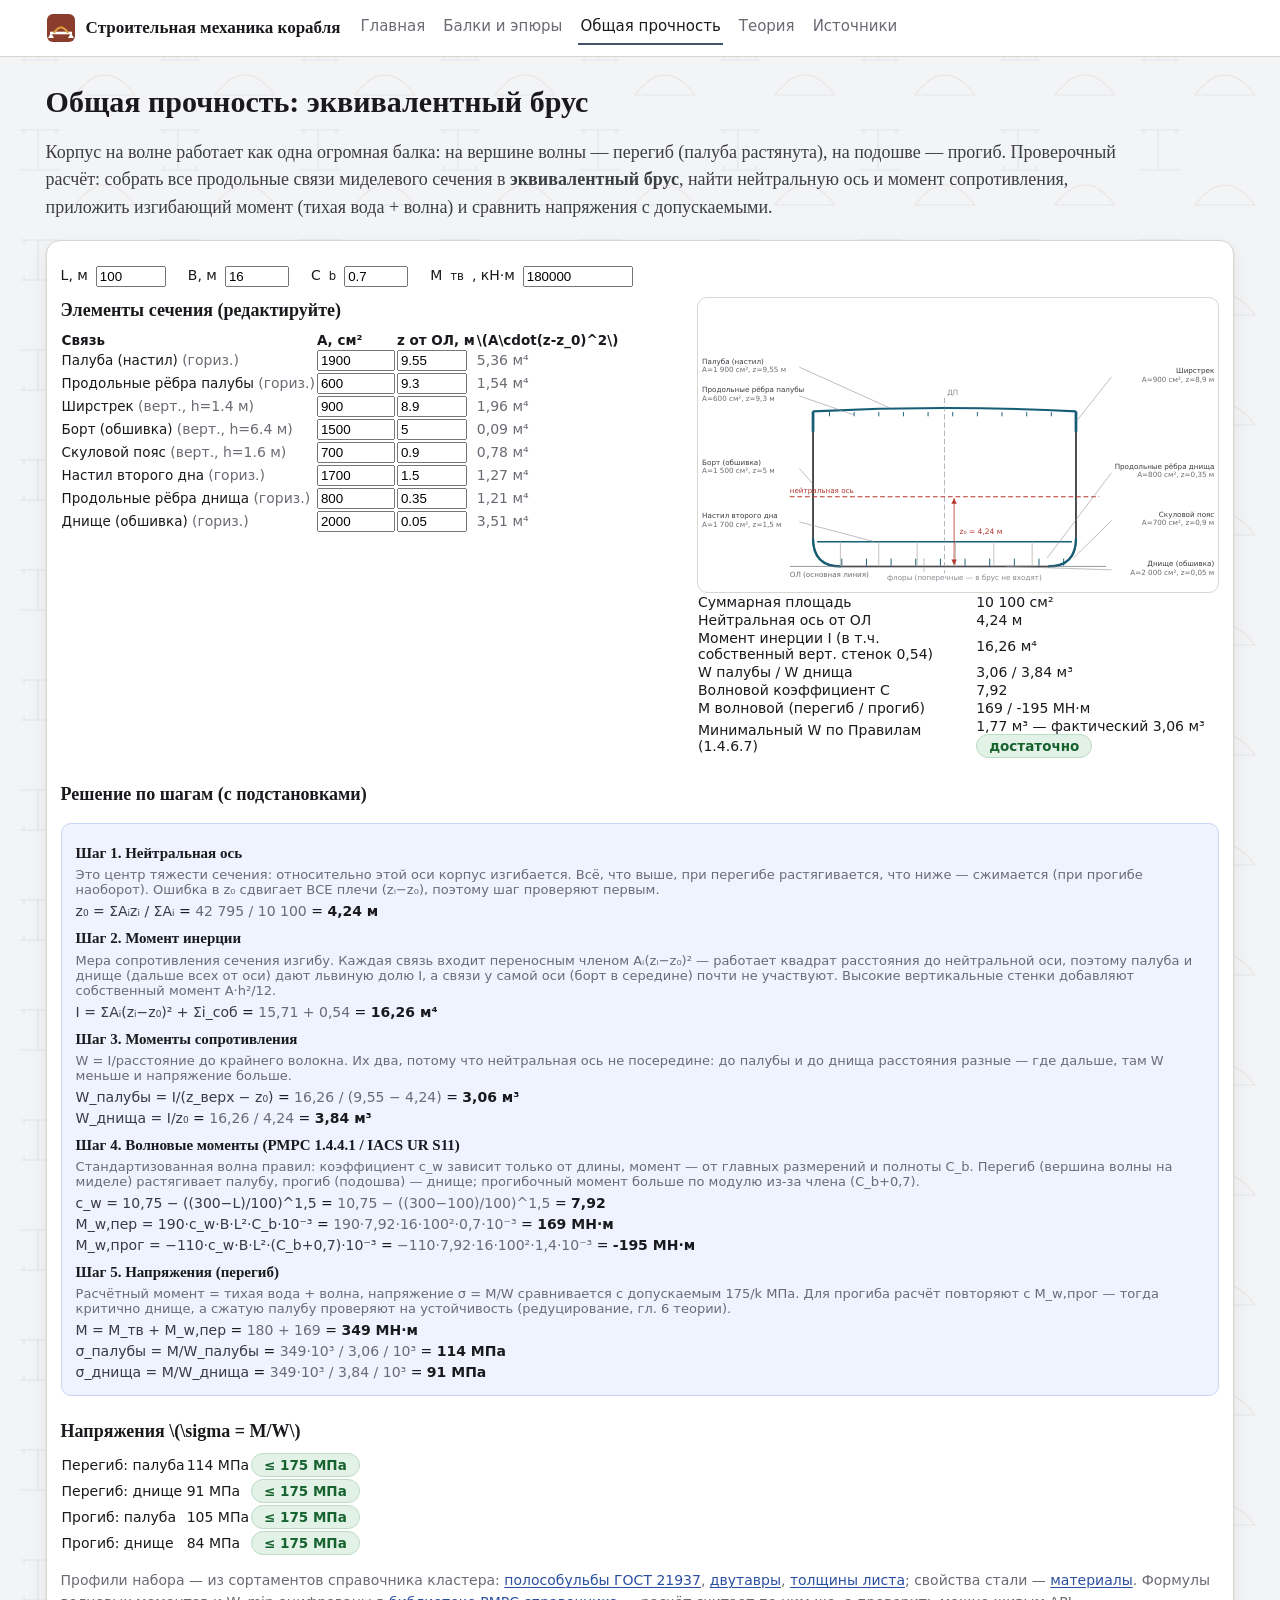
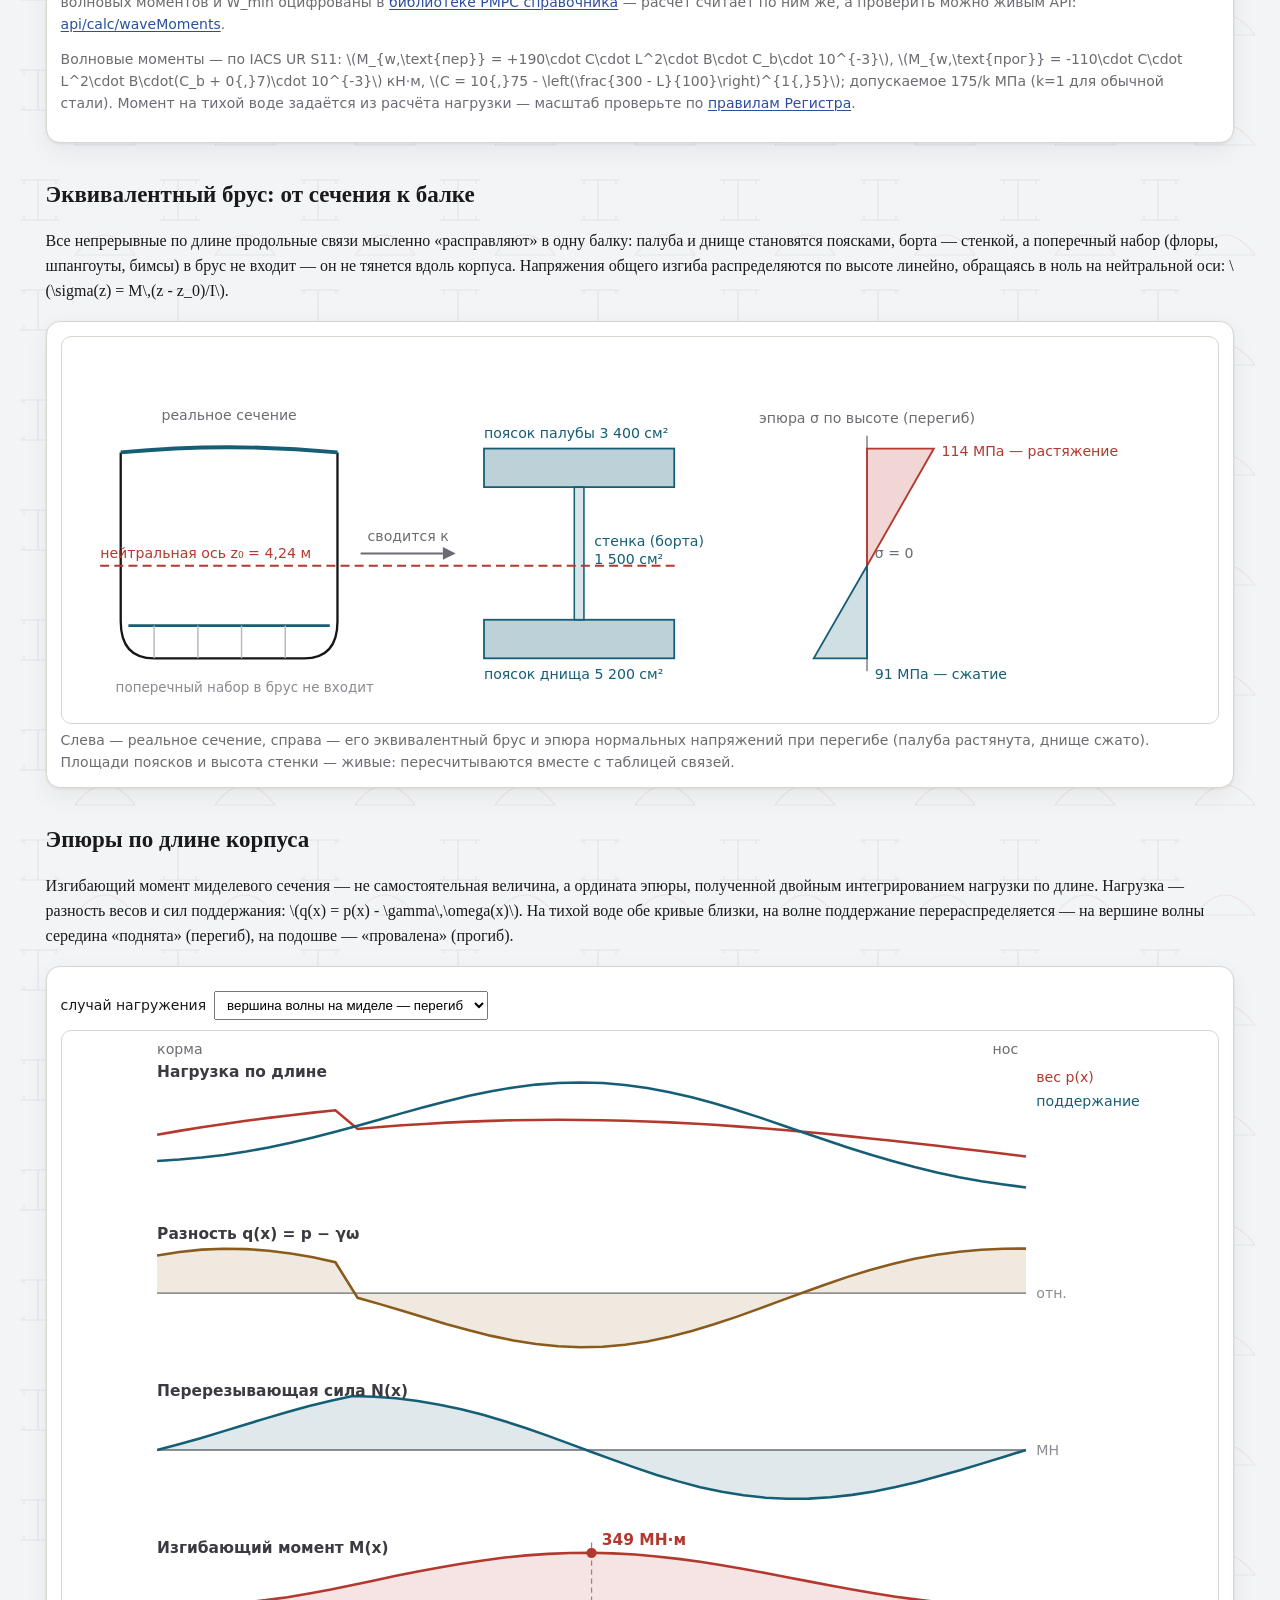
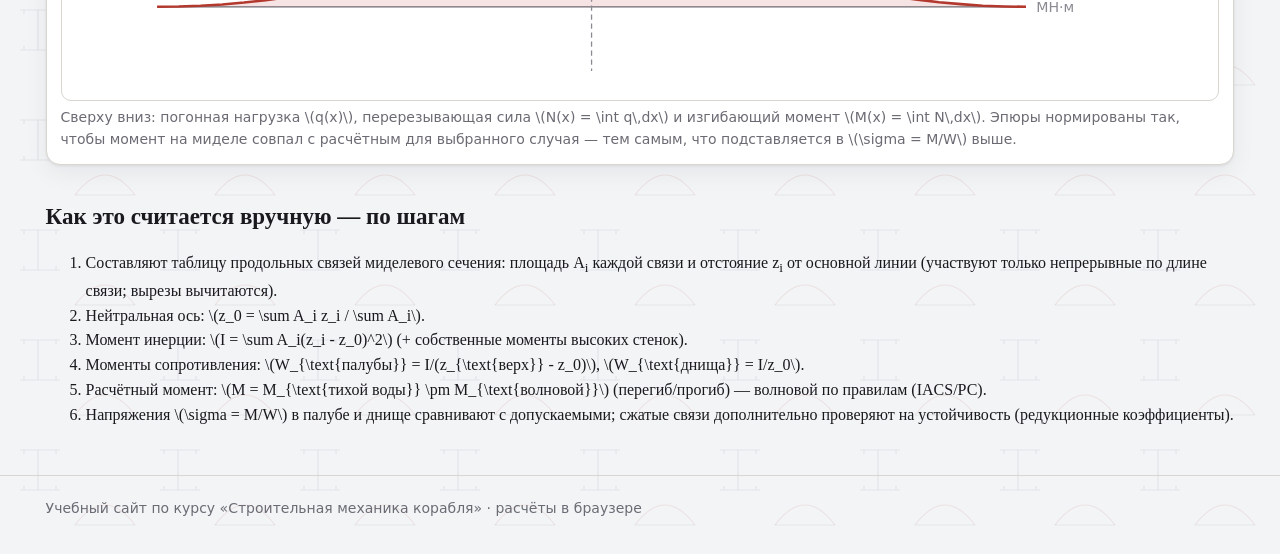
==== commit 4707df5a: "убраны отсылки к чужим студенческим работам, жаргон заменён на «библиотека»; мобильная вёрстка: табл" ====
--- a/site/brus.html
+++ b/site/brus.html
@@ -50,7 +50,7 @@
     <a href="https://shadeswd.duckdns.org/ref/gost-19903">толщины листа</a>;
     свойства стали — <a href="https://shadeswd.duckdns.org/ref/materials">материалы</a>.
     Формулы волновых моментов и W_min оцифрованы в
-    <a href="https://shadeswd.duckdns.org/ref/rmrs">либе РМРС справочника</a> —
+    <a href="https://shadeswd.duckdns.org/ref/rmrs">библиотеке РМРС справочника</a> —
     расчёт считает по ним же, а проверить можно живым API:
     <a href="https://shadeswd.duckdns.org/ref/api/calc/waveMoments?L=100&B=16&Cb=0.7">api/calc/waveMoments</a>.</p>
     <p class="small">Волновые моменты — по IACS UR S11: \(M_{w,\text{пер}} =
--- a/site/assets/style.css
+++ b/site/assets/style.css
@@ -197,3 +197,13 @@
 /* кнопки-ссылки (передача данных между разделами) */
 a.btn { text-decoration: none; display: inline-block; }
 a.btn.primary:hover { color: #fff; }
+
+/* мобильная защита от горизонтального переполнения */
+main table { display: block; max-width: 100%; overflow-x: auto; }
+.katex-display { overflow-x: auto; overflow-y: hidden; padding: 2px 0 6px; }
+.katex-mathml { position: absolute; clip: rect(1px,1px,1px,1px); width: 1px; height: 1px; overflow: hidden; }
+svg.geo-board { max-width: 100%; height: auto; }
+.controls label { max-width: 100%; flex-wrap: wrap; }
+.controls select, .controls input[type=number] { max-width: 100%; }
+main .readout, main .caption, main .small { overflow-wrap: anywhere; }
+main .note div, main .note span, main .steps div, main .out div { overflow-wrap: anywhere; }
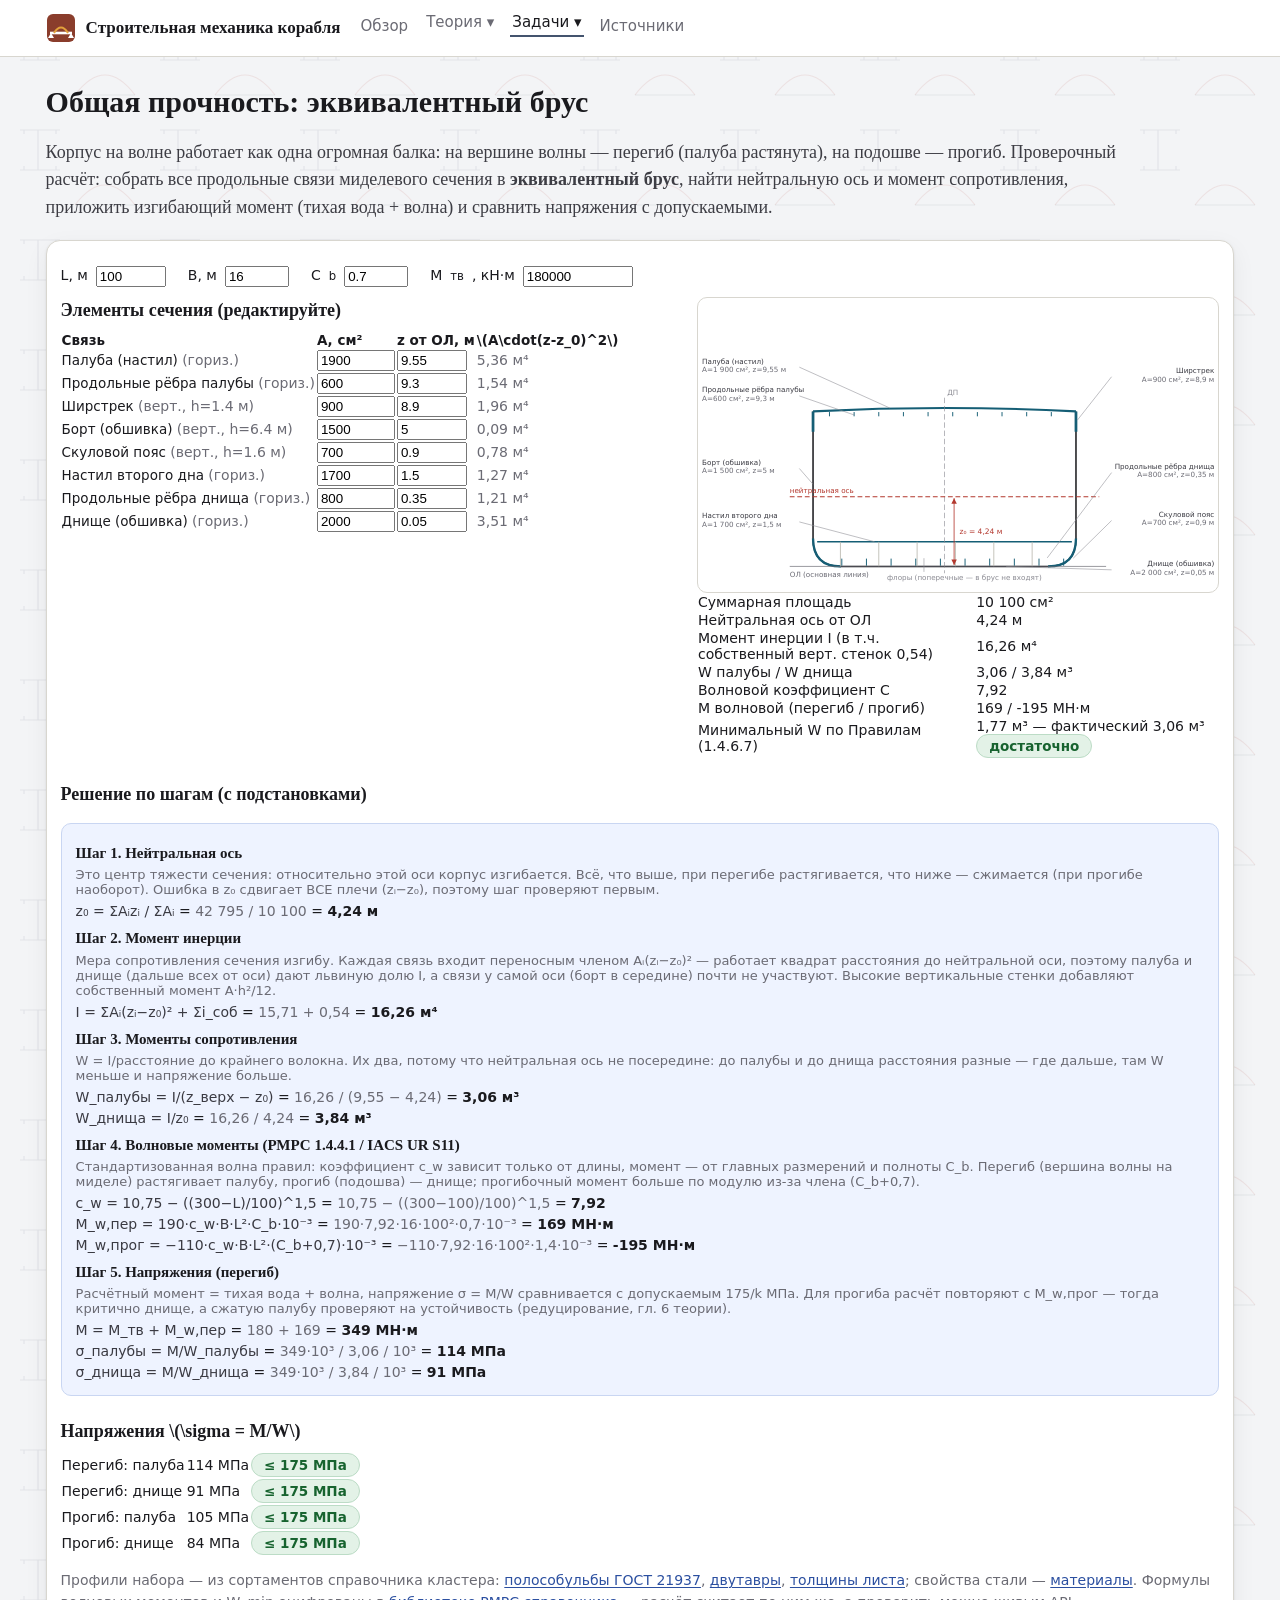
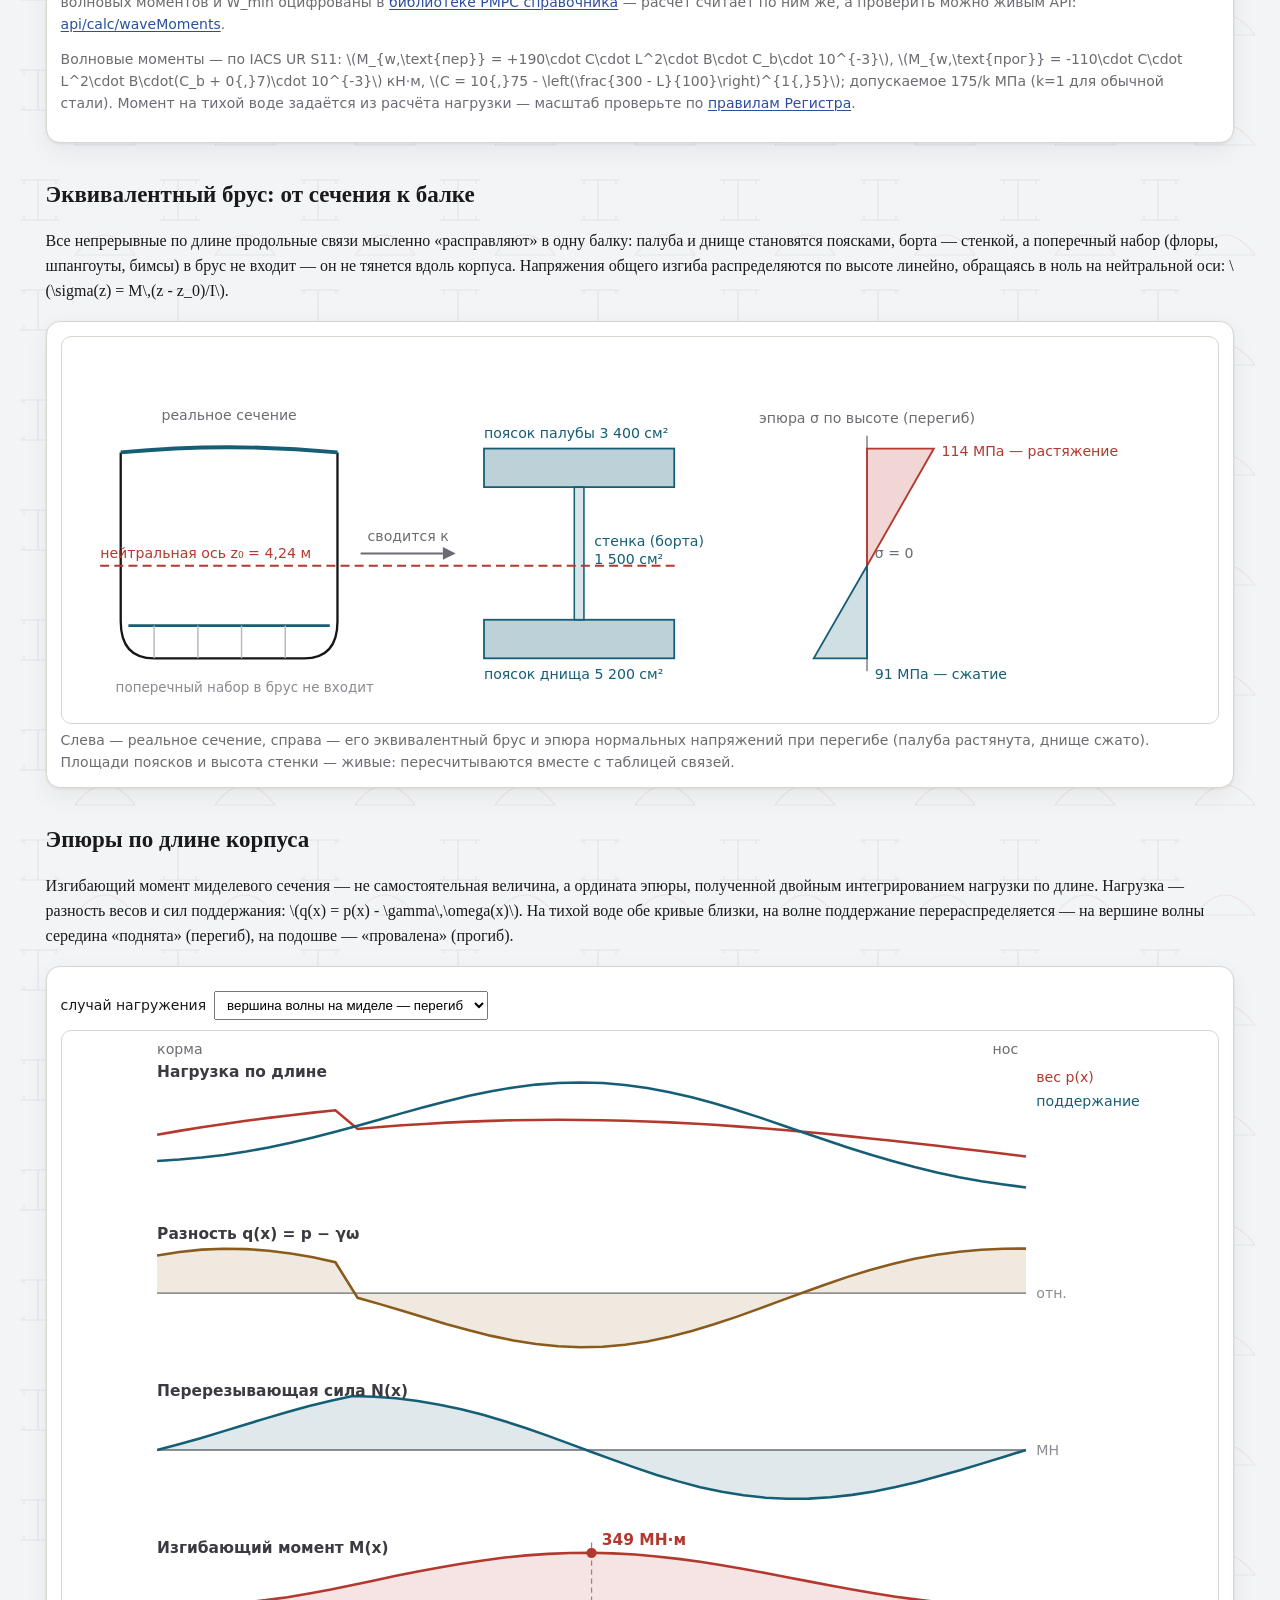
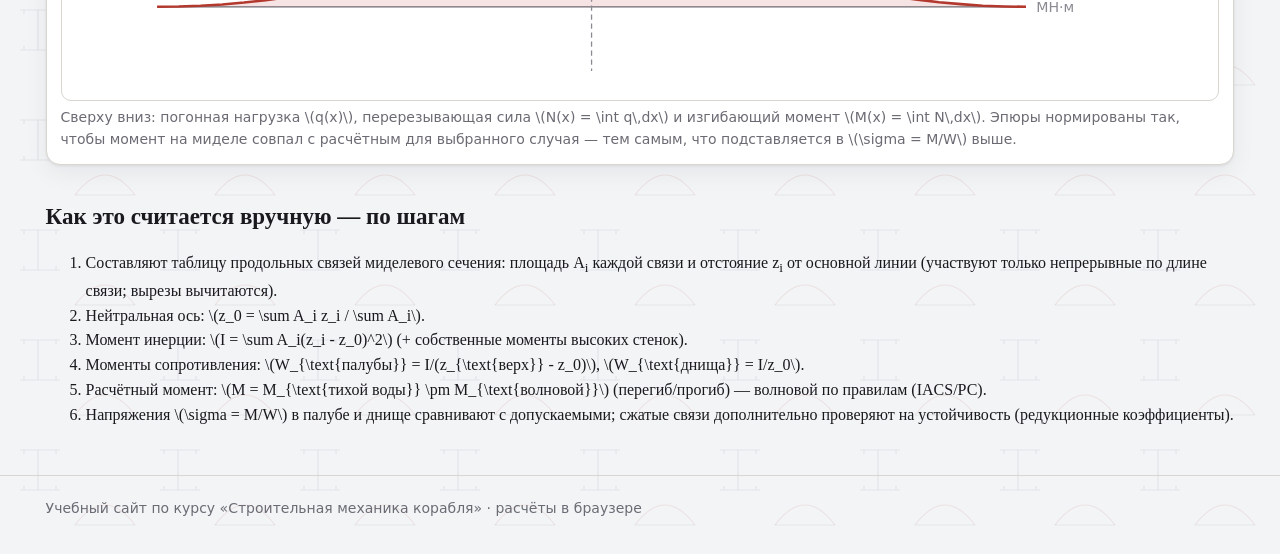
==== commit 54530bc1: "шапка: кнопки сгруппированы в «Теория / Опыты / Задачи» с выпадающими списками; скрипт каркаса перен" ====
--- a/site/brus.html
+++ b/site/brus.html
@@ -8,6 +8,7 @@
 <link rel="stylesheet" href="assets/style.css">
 </head>
 <body>
+<script src="assets/site.js" data-root="./" data-page="brus"></script>
 <main class="wrap">
   <h1>Общая прочность: эквивалентный брус</h1>
   <p class="lead">Корпус на волне работает как одна огромная балка: на вершине
@@ -114,7 +115,6 @@
     коэффициенты).</li>
   </ol>
 </main>
-<script src="assets/site.js" data-root="./" data-page="brus"></script>
 <script src="assets/geo.js"></script>
 <script src="assets/brus.js"></script>
 </body>
